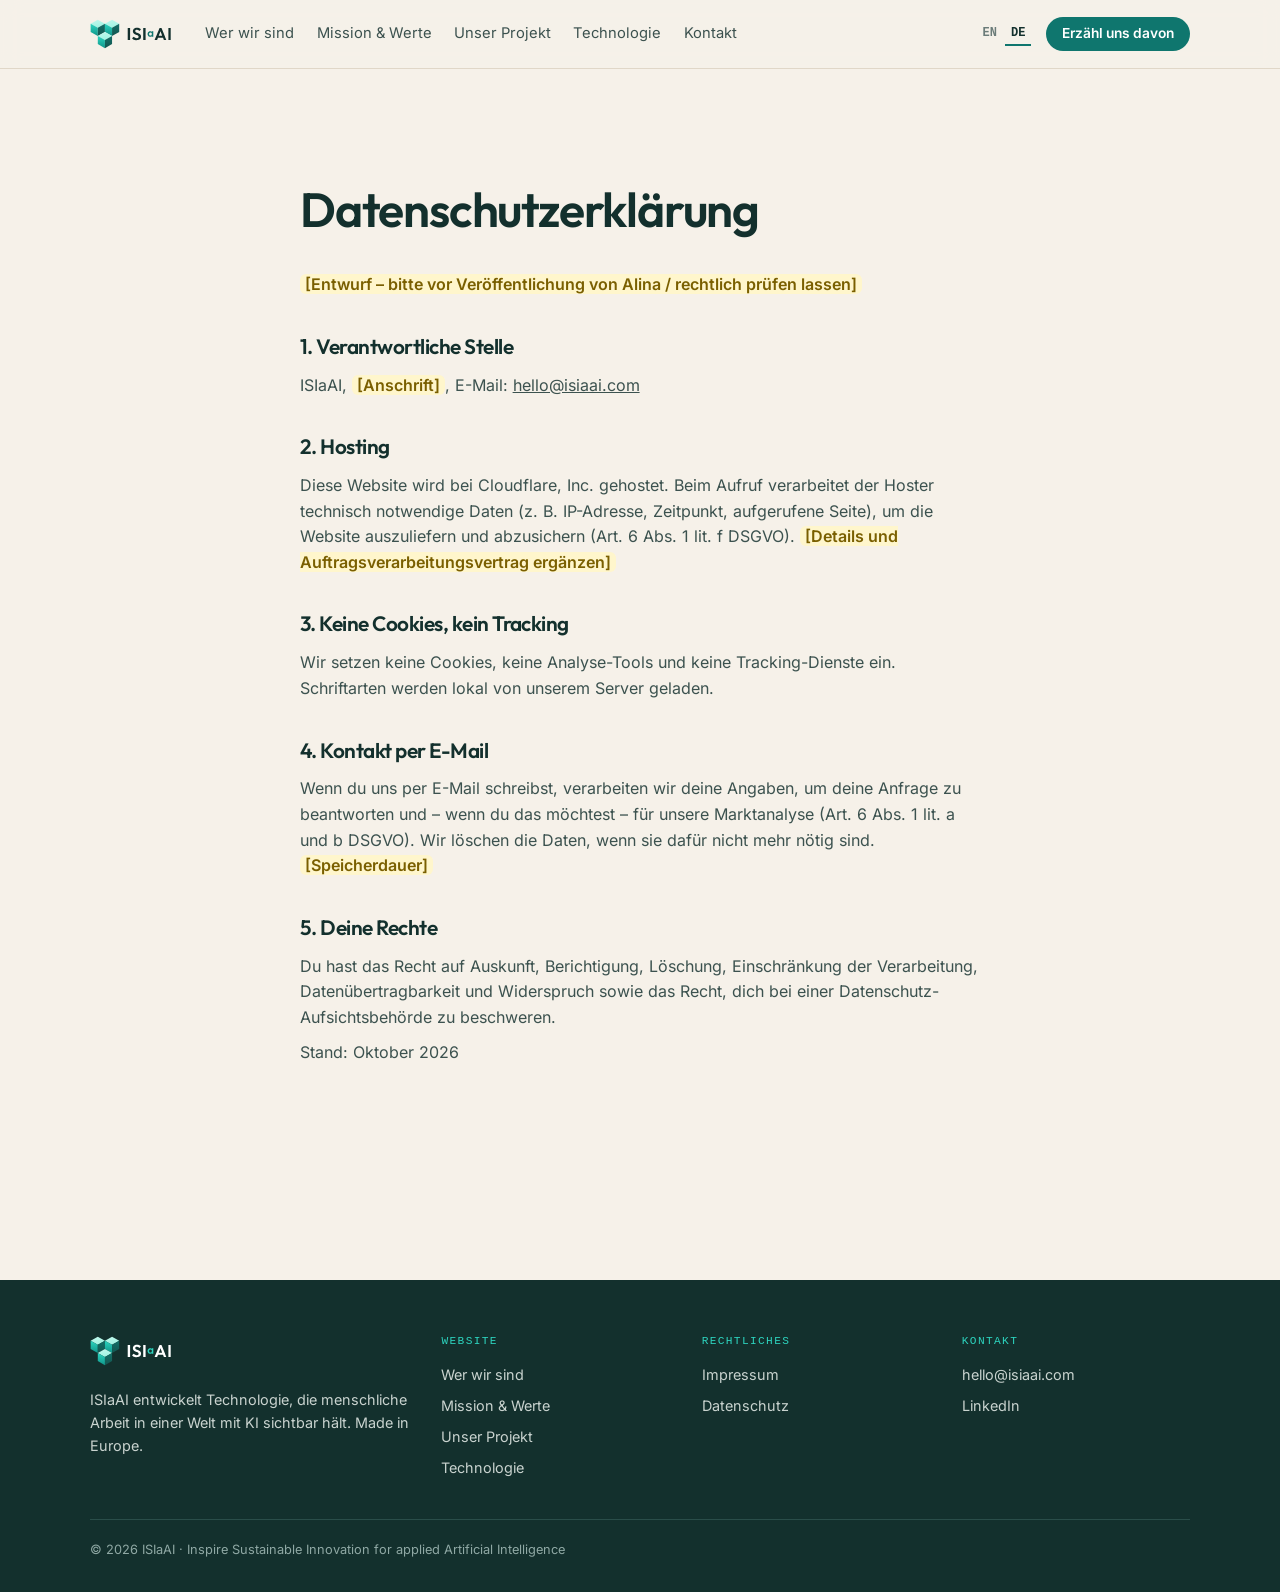
==== datenschutz/index.html @ 07f013b3 "Preview of isiaai.com landing page" ====
<!doctype html>
<html lang="de">
<head>
<meta charset="utf-8">
<meta name="robots" content="noindex, nofollow">
<meta name="viewport" content="width=device-width,initial-scale=1">
<title>Datenschutz – ISIaAI</title>
<meta name="robots" content="noindex"><meta name="description" content="ISIaAI ist ein junges Team, das Technologie entwickelt, die die eigene Arbeit von Menschen sichtbar hält, wenn sie mit KI arbeiten. Wir stehen am Anfang und suchen die Probleme, die es wert sind.">
<meta property="og:title" content="Datenschutz – ISIaAI">
<meta property="og:description" content="ISIaAI ist ein junges Team, das Technologie entwickelt, die die eigene Arbeit von Menschen sichtbar hält, wenn sie mit KI arbeiten. Wir stehen am Anfang und suchen die Probleme, die es wert sind.">
<meta property="og:type" content="website">
<meta property="og:url" content="https://isiaai.com/datenschutz/">
<link rel="canonical" href="https://isiaai.com/datenschutz/">
<link rel="alternate" hreflang="en" href="https://isiaai.com/">
<link rel="alternate" hreflang="de" href="https://isiaai.com/de/">
<link rel="icon" href="../assets/favicon.svg" type="image/svg+xml">
<link rel="preload" href="../assets/fonts/outfit-latin-600-normal.woff2" as="font" type="font/woff2" crossorigin>
<link rel="stylesheet" href="../assets/styles.css">
</head>
<body>
<header class="nav">
  <div class="wrap">
    <a class="logo" href="../de/" aria-label="ISIaAI – home"><img src="../assets/isiaai-logo.svg" alt="ISIaAI" height="30" style="height:30px;width:auto;display:block"></a>
    <nav class="links" id="links" aria-label="Main">
      <a href="../de/#about">Wer wir sind</a>
      <a href="../de/#mission">Mission & Werte</a>
      <a href="../de/#project">Unser Projekt</a>
      <a href="../de/#tech">Technologie</a>
      <a href="../de/#contact">Kontakt</a>
    </nav>
    <div class="nav-r">
      <div class="lang" aria-label="Language"><a href="../" hreflang="en" aria-current="false">EN</a><a href="../de/" hreflang="de" aria-current="true">DE</a></div>
      <a class="btn btn-teal" href="../de/#ask">Erzähl uns davon</a>
      <button class="menu-btn" type="button" id="menuBtn" aria-expanded="false" aria-controls="links">Menü</button>
    </div>
  </div>
</header><main class="sec"><div class="wrap legal">
<h1>Datenschutzerklärung</h1>
<p><span class="todo">[Entwurf – bitte vor Veröffentlichung von Alina / rechtlich prüfen lassen]</span></p>
<h2>1. Verantwortliche Stelle</h2><p>ISIaAI, <span class="todo">[Anschrift]</span>, E-Mail: <a href="mailto:hello@isiaai.com">hello@isiaai.com</a></p>
<h2>2. Hosting</h2><p>Diese Website wird bei Cloudflare, Inc. gehostet. Beim Aufruf verarbeitet der Hoster technisch notwendige Daten (z. B. IP-Adresse, Zeitpunkt, aufgerufene Seite), um die Website auszuliefern und abzusichern (Art. 6 Abs. 1 lit. f DSGVO). <span class="todo">[Details und Auftragsverarbeitungsvertrag ergänzen]</span></p>
<h2>3. Keine Cookies, kein Tracking</h2><p>Wir setzen keine Cookies, keine Analyse-Tools und keine Tracking-Dienste ein. Schriftarten werden lokal von unserem Server geladen.</p>
<h2>4. Kontakt per E-Mail</h2><p>Wenn du uns per E-Mail schreibst, verarbeiten wir deine Angaben, um deine Anfrage zu beantworten und – wenn du das möchtest – für unsere Marktanalyse (Art. 6 Abs. 1 lit. a und b DSGVO). Wir löschen die Daten, wenn sie dafür nicht mehr nötig sind. <span class="todo">[Speicherdauer]</span></p>
<h2>5. Deine Rechte</h2><p>Du hast das Recht auf Auskunft, Berichtigung, Löschung, Einschränkung der Verarbeitung, Datenübertragbarkeit und Widerspruch sowie das Recht, dich bei einer Datenschutz-Aufsichtsbehörde zu beschweren.</p>
<p>Stand: Oktober 2026</p>
</div></main>
<footer>
  <div class="wrap">
    <div class="f-grid">
      <div><img src="../assets/isiaai-logo-on-dark.svg" alt="ISIaAI" style="height:30px;width:auto;margin-bottom:1rem"><p>ISIaAI entwickelt Technologie, die menschliche Arbeit in einer Welt mit KI sichtbar hält. Made in Europe.</p></div>
      <div><h4>Website</h4><ul>
        <li><a href="../de/#about">Wer wir sind</a></li><li><a href="../de/#mission">Mission & Werte</a></li>
        <li><a href="../de/#project">Unser Projekt</a></li><li><a href="../de/#tech">Technologie</a></li></ul></div>
      <div><h4>Rechtliches</h4><ul>
        <li><a href="../impressum/">Impressum</a></li><li><a href="../datenschutz/">Datenschutz</a></li></ul></div>
      <div><h4>Kontakt</h4><ul>
        <li><a href="mailto:hello@isiaai.com">hello@isiaai.com</a></li>
        <li><a href="https://linkedin.com/company/isiai" target="_blank" rel="noopener">LinkedIn</a></li></ul></div>
    </div>
    <div class="f-bottom"><span>© 2026 ISIaAI · Inspire Sustainable Innovation for applied Artificial Intelligence</span></div>
  </div>
</footer>
<script>
const b=document.getElementById('menuBtn');
b.addEventListener('click',()=>{const o=document.body.classList.toggle('menu-open');b.setAttribute('aria-expanded',o);});
document.querySelectorAll('#links a').forEach(a=>a.addEventListener('click',()=>{document.body.classList.remove('menu-open');b.setAttribute('aria-expanded','false');}));
</script>
</body>
</html>
---- assets/styles.css ----
@font-face{font-family:"Inter";font-style:normal;font-weight:400;font-display:swap;src:url("fonts/inter-latin-400-normal.woff2") format("woff2")}
@font-face{font-family:"Inter";font-style:normal;font-weight:500;font-display:swap;src:url("fonts/inter-latin-500-normal.woff2") format("woff2")}
@font-face{font-family:"Inter";font-style:normal;font-weight:600;font-display:swap;src:url("fonts/inter-latin-600-normal.woff2") format("woff2")}
@font-face{font-family:"Outfit";font-style:normal;font-weight:500;font-display:swap;src:url("fonts/outfit-latin-500-normal.woff2") format("woff2")}
@font-face{font-family:"Outfit";font-style:normal;font-weight:600;font-display:swap;src:url("fonts/outfit-latin-600-normal.woff2") format("woff2")}

:root{
  --sand:#F6F1E9;--paper:#FFFDF9;--line:#E0D7C8;
  --ink:#13302D;--ink2:#3C524F;--muted:#6B7C79;--dline:#2A4D49;--dtext:#C9D3CF;
  --teal:#0F766E;--teal-d:#0B5F59;--lagoon:#2DD4BF;--mint:#E3F6F2;
  --yellow:#FFD60A;--ochre:#7A5F00;--amber:#F59E0B;
  --fd:"Outfit",ui-sans-serif,system-ui,sans-serif;
  --fu:"Inter",ui-sans-serif,system-ui,-apple-system,"Segoe UI",sans-serif;
  --fm:ui-monospace,Menlo,monospace;
  --wrap:1180px;--gut:clamp(16px,4vw,40px);
  color-scheme:light;
}
*{box-sizing:border-box}
html{background:var(--sand);scroll-behavior:smooth;scroll-padding-top:80px}
body{margin:0;background:var(--sand);color:var(--ink);font:16px/1.6 var(--fu);-webkit-font-smoothing:antialiased}
a{color:inherit}
:focus-visible{outline:2px solid var(--teal);outline-offset:3px;border-radius:4px}
.wrap{max-width:var(--wrap);margin:0 auto;padding-inline:var(--gut)}
h1,h2,h3{font-family:var(--fd);font-weight:600;letter-spacing:-.025em;margin:0;text-wrap:balance}
p{margin:0}
.eyebrow{font:500 .74rem/1 var(--fm);letter-spacing:.14em;text-transform:uppercase;color:var(--teal);margin:0 0 1rem}
.lead{font-size:1.12rem;color:var(--ink2);max-width:56ch}
.btn{display:inline-flex;align-items:center;gap:.55em;border-radius:99px;padding:.85em 1.4em;font:600 .95rem/1 var(--fu);text-decoration:none;border:1px solid transparent;cursor:pointer;transition:transform .15s,background .2s}
.btn:hover{transform:translateY(-1px)}
.btn-teal{background:var(--teal);color:#fff}.btn-teal:hover{background:var(--teal-d)}
.btn-line{border-color:var(--ink);color:var(--ink);background:transparent}.btn-line:hover{background:#fff}
.btn-yellow{background:var(--yellow);color:var(--ink)}
.btn-arrow::after{content:"→";font-weight:500}
.draft{display:inline-block;font:600 .64rem/1 var(--fm);letter-spacing:.1em;text-transform:uppercase;background:var(--yellow);color:var(--ink);padding:.45em .7em;border-radius:99px;vertical-align:middle}

/* nav */
.nav{position:sticky;top:0;z-index:50;background:color-mix(in srgb,var(--sand) 90%,transparent);backdrop-filter:blur(10px);border-bottom:1px solid var(--line)}
.nav .wrap{display:flex;align-items:center;gap:1.6rem;height:68px}
.logo svg{height:30px;width:auto;display:block}
.links{display:flex;gap:1.4rem;margin-left:.5rem}
.links a{text-decoration:none;font-size:.92rem;color:var(--ink2)}
.links a:hover{color:var(--teal)}
.nav-r{margin-left:auto;display:flex;align-items:center;gap:.9rem}
.lang{display:flex;gap:2px;font:600 .75rem/1 var(--fm)}
.lang button{background:none;border:0;color:var(--muted);font:inherit;padding:.45em .5em;cursor:pointer;border-bottom:2px solid transparent}
.lang button[aria-pressed="true"]{color:var(--ink);border-bottom-color:var(--teal)}
.menu-btn{display:none;background:none;border:1px solid var(--line);color:var(--ink);border-radius:8px;padding:.45em .7em;font:inherit;font-size:.85rem;cursor:pointer}
.nav .btn{padding:.65em 1.1em;font-size:.86rem}
@media (max-width:960px){
  .links{display:none}.menu-btn{display:block}.nav .btn{display:none}
  body.menu-open .links{display:flex;flex-direction:column;position:absolute;top:68px;left:0;right:0;background:var(--paper);padding:1rem var(--gut) 1.5rem;margin:0;gap:1rem;border-bottom:1px solid var(--line)}
}

/* hero */
.hero{padding-block:clamp(56px,9vw,120px) clamp(48px,7vw,96px);position:relative;overflow:hidden}
.hero-grid{display:grid;grid-template-columns:1.45fr 1fr;gap:clamp(28px,6vw,80px);align-items:end}
.hero h1{font-size:clamp(2.6rem,6.4vw,5.4rem);line-height:.98;letter-spacing:-.035em}
.hero h1 em{font-style:normal;color:var(--teal)}
.hero-side{display:flex;flex-direction:column;gap:1.5rem;min-width:0}
.ctas{display:flex;gap:.8rem;flex-wrap:wrap}
.cubes{position:absolute;right:-60px;top:-40px;width:420px;opacity:.10;pointer-events:none}
.facts{display:grid;grid-template-columns:repeat(4,1fr);gap:1px;background:var(--line);border:1px solid var(--line);border-radius:16px;overflow:hidden;margin-top:clamp(40px,6vw,72px)}
.facts div{background:var(--paper);padding:1.2rem 1.3rem}
.facts b{display:block;font:600 2rem/1 var(--fd);color:var(--teal);margin-bottom:.4rem}
.facts span{font-size:.88rem;color:var(--ink2)}
@media (max-width:860px){.hero-grid{grid-template-columns:1fr}.facts{grid-template-columns:repeat(2,1fr)}}

/* sections */
.sec{padding-block:clamp(64px,8vw,112px)}
.sec-head{display:grid;grid-template-columns:1fr 1fr;gap:clamp(20px,5vw,64px);align-items:end;margin-bottom:clamp(32px,5vw,56px)}
.sec-head h2{font-size:clamp(2rem,4.2vw,3.3rem);line-height:1.05}
@media (max-width:860px){.sec-head{grid-template-columns:1fr}}
.paper{background:var(--paper);border-top:1px solid var(--line);border-bottom:1px solid var(--line)}

/* who we are */
.quote{font:500 clamp(1.4rem,2.6vw,2rem)/1.3 var(--fd);letter-spacing:-.02em;max-width:30ch;border-left:4px solid var(--lagoon);padding-left:1.2rem}
.areas{display:grid;grid-template-columns:repeat(4,1fr);gap:16px;margin-top:2.5rem}
.area{background:var(--sand);border:1px solid var(--line);border-radius:16px;padding:1.3rem}
.area i{font:600 1.3rem/1 var(--fd);font-style:normal;display:grid;place-items:center;width:2.6rem;height:2.6rem;border-radius:12px;background:var(--ink);color:var(--lagoon);margin-bottom:.9rem}
.area h3{font-size:1.15rem;margin-bottom:.3rem}
.area p{font-size:.92rem;color:var(--ink2)}
@media (max-width:860px){.areas{grid-template-columns:repeat(2,1fr)}}

/* mission */
.mv-note{font:500 .7rem/1.4 var(--fm);letter-spacing:.06em;color:var(--muted);margin-bottom:1rem}
.mv{display:grid;grid-template-columns:1fr 1fr;gap:16px}
.mv article{background:#fff;border:1px solid var(--line);border-radius:20px;padding:clamp(1.4rem,3vw,2.2rem)}
.mv article .eyebrow{margin-bottom:.8rem}
.mv p{font:500 clamp(1.2rem,2vw,1.55rem)/1.35 var(--fd);letter-spacing:-.015em}
@media (max-width:760px){.mv{grid-template-columns:1fr}}
.values{display:grid;grid-template-columns:repeat(4,1fr);gap:16px;margin-top:16px}
.value{border-radius:20px;padding:1.4rem;background:var(--ink);color:#fff;min-height:190px;display:flex;flex-direction:column;gap:.5rem}
.value:nth-child(2){background:var(--teal)}.value:nth-child(3){background:#1B4743}.value:nth-child(4){background:var(--teal-d)}
.value small{font:500 .68rem/1 var(--fm);letter-spacing:.12em;color:var(--lagoon)}
.value h3{font-size:1.35rem}
.value p{color:var(--dtext);font-size:.94rem}
@media (max-width:860px){.values{grid-template-columns:repeat(2,1fr)}}
@media (max-width:520px){.values,.areas{grid-template-columns:1fr}}

/* project */
.steps{display:grid;grid-template-columns:repeat(3,1fr);gap:16px;list-style:none;margin:0;padding:0;counter-reset:st}
.steps li{background:#fff;border:1px solid var(--line);border-radius:20px;padding:1.5rem;display:flex;flex-direction:column;gap:.5rem}
.steps li::before{counter-increment:st;content:counter(st,decimal-leading-zero);font:500 .8rem/1 var(--fm);color:var(--teal);margin-bottom:.4rem}
.steps h3{font-size:1.3rem}
.steps p{color:var(--ink2)}
.status{display:flex;flex-wrap:wrap;gap:10px;margin-top:2rem}
.chip{display:inline-flex;align-items:center;gap:.5em;border:1px solid var(--line);background:var(--paper);border-radius:99px;padding:.5em 1em;font-size:.88rem;color:var(--ink2)}
.chip::before{content:"";width:.55em;height:.55em;border-radius:50%;background:var(--lagoon)}
.chip.next::before{background:var(--amber)}
@media (max-width:860px){.steps{grid-template-columns:1fr}}

/* technology */
.tech{background:var(--ink);color:#fff;position:relative;overflow:hidden}
.tech::before{content:"";position:absolute;inset:-20% -10% auto auto;width:60%;aspect-ratio:1;background:radial-gradient(closest-side,rgba(45,212,191,.12),transparent);pointer-events:none}
.tech .eyebrow{color:var(--lagoon)}
.tech .lead{color:var(--dtext)}
.mvps{display:grid;grid-template-columns:1fr 1fr;gap:16px;position:relative}
.mvp{border:1px solid var(--dline);border-radius:20px;padding:clamp(1.4rem,3vw,2rem);background:rgba(255,255,255,.02)}
.mvp .tag{display:inline-block;font:500 .66rem/1 var(--fm);letter-spacing:.1em;text-transform:uppercase;color:var(--ink);background:var(--lagoon);padding:.45em .7em;border-radius:99px;margin-bottom:1rem}
.mvp h3{font-size:1.6rem;margin-bottom:.5rem}
.mvp p{color:var(--dtext)}
.mvp ul{list-style:none;padding:0;margin:1.2rem 0 0;display:grid;gap:.6rem}
.mvp li{display:grid;grid-template-columns:auto 1fr;gap:.8rem;align-items:start;color:#fff;font-size:.95rem}
.mvp li b{font:500 .72rem/1.9 var(--fm);color:var(--lagoon);letter-spacing:.06em;text-transform:uppercase}
.mvp li span{color:var(--dtext)}
.coach{margin-top:1.2rem;border-radius:14px;background:#0D2421;border:1px solid var(--dline);padding:1rem;font-size:.9rem}
.coach .p{font-family:var(--fm);font-size:.8rem;color:#8FA8A4;margin-bottom:.6rem}
.coach .s{background:#FFFBEA;color:var(--ink);border-radius:10px;padding:.7rem .8rem;font-size:.86rem}
.coach .s b{display:block;font:600 .7rem/1 var(--fm);letter-spacing:.08em;color:var(--ochre);margin-bottom:.35rem;text-transform:uppercase}
.fp{margin-top:1.2rem;display:flex;align-items:center;gap:1rem;border-radius:14px;background:#0D2421;border:1px solid var(--dline);padding:1rem}
.fp svg{width:56px;height:56px;flex:none}
.fp code{font:500 .78rem/1.5 var(--fm);color:var(--lagoon);word-break:break-all}
.fp small{display:block;color:#8FA8A4;font-size:.78rem}
@media (max-width:860px){.mvps{grid-template-columns:1fr}}

/* product */
.product{margin-top:16px;border-radius:24px;background:#0D2421;border:1px solid var(--dline);padding:clamp(1.5rem,4vw,2.8rem);display:grid;grid-template-columns:auto 1fr;gap:clamp(20px,4vw,48px);align-items:center;position:relative}
.pmark{width:clamp(110px,14vw,160px);aspect-ratio:1;border-radius:28px;background:var(--ink);display:grid;place-items:center;border:1px solid var(--dline)}
.pmark svg{width:78%;height:78%}
.pname{font:600 clamp(2rem,4vw,3rem)/1 var(--fd);letter-spacing:-.03em}
.pname span{color:var(--yellow)}
.pby{font-size:.85rem;color:var(--dtext);margin:.3rem 0 1rem}
.pflow{display:grid;grid-template-columns:repeat(4,1fr);gap:10px;margin-top:1.4rem}
.pflow div{border-top:2px solid var(--yellow);padding-top:.6rem}
.pflow b{display:block;font:600 1rem/1.2 var(--fd)}
.pflow span{font-size:.85rem;color:var(--dtext)}
.product .tag{display:inline-block;font:500 .66rem/1 var(--fm);letter-spacing:.1em;text-transform:uppercase;color:var(--ink);background:var(--yellow);padding:.45em .7em;border-radius:99px;margin-bottom:1rem}
@media (max-width:760px){.product{grid-template-columns:1fr}.pflow{grid-template-columns:repeat(2,1fr)}}

/* contact */
.cta{background:var(--teal);color:#fff;border-radius:28px;padding:clamp(2rem,5vw,4rem);display:grid;grid-template-columns:1.3fr 1fr;gap:2rem;align-items:end}
.cta h2{font-size:clamp(2rem,4vw,3.2rem);line-height:1.05}
.cta p{color:#D5F1EC;margin-top:1rem;max-width:44ch}
.cta .ctas{justify-content:flex-end}
.cta .btn-line{border-color:#fff;color:#fff}.cta .btn-line:hover{background:rgba(255,255,255,.1)}
@media (max-width:760px){.cta{grid-template-columns:1fr}.cta .ctas{justify-content:flex-start}}

/* footer */
footer{background:var(--ink);color:var(--dtext);margin-top:clamp(64px,8vw,112px);padding-block:3.5rem 2rem;font-size:.9rem}
.f-grid{display:grid;grid-template-columns:1.4fr 1fr 1fr 1fr;gap:2rem}
footer svg{height:30px;width:auto;margin-bottom:1rem}
footer h4{font:500 .7rem/1 var(--fm);letter-spacing:.12em;text-transform:uppercase;color:var(--lagoon);margin:0 0 1rem}
footer ul{list-style:none;margin:0;padding:0;display:grid;gap:.5rem}
footer a{text-decoration:none}footer a:hover{color:#fff}
.f-bottom{border-top:1px solid var(--dline);margin-top:2.5rem;padding-top:1.2rem;display:flex;justify-content:space-between;gap:1rem;flex-wrap:wrap;font-size:.8rem;color:#8FA8A4}
@media (max-width:760px){.f-grid{grid-template-columns:1fr 1fr}}
@media (prefers-reduced-motion:reduce){*{scroll-behavior:auto!important;transition:none!important}}

/* added for live site */
.photo{margin-top:2.5rem;border-radius:24px;border:2px dashed var(--line);background:repeating-linear-gradient(135deg,var(--sand) 0 14px,#EFE8DC 14px 28px);aspect-ratio:21/8;display:grid;place-items:center;text-align:center;color:var(--muted);padding:1.5rem}
.photo img{width:100%;height:100%;object-fit:cover;border-radius:22px}
.photo b{display:block;font:600 1.2rem/1.3 var(--fd);color:var(--ink2);margin-bottom:.3rem}
.ask{margin-top:2.5rem;background:var(--ink);color:#fff;border-radius:24px;padding:clamp(1.5rem,4vw,2.6rem);display:grid;grid-template-columns:1.4fr 1fr;gap:2rem;align-items:center}
.ask h3{font-size:clamp(1.5rem,2.6vw,2.1rem);line-height:1.15;margin-bottom:.6rem}
.ask p{color:var(--dtext)}
.ask ul{margin:1rem 0 0;padding-left:1.1rem;color:var(--dtext);display:grid;gap:.3rem}
.ask .ctas{justify-content:flex-end}
@media (max-width:760px){.ask{grid-template-columns:1fr}.ask .ctas{justify-content:flex-start}.photo{aspect-ratio:4/3}}
.area i svg{width:24px;height:24px}
.legal{max-width:760px}.legal h1{font-size:clamp(2rem,4vw,3rem);margin-bottom:1.5rem}.legal h2{font-size:1.3rem;margin:2rem 0 .6rem}.legal p,.legal li{color:var(--ink2);margin-bottom:.6rem}
.todo{background:#FFF6CC;color:var(--ochre);border-radius:6px;padding:0 .3em;font-weight:600}
.lang a{color:var(--muted);text-decoration:none;padding:.45em .5em;border-bottom:2px solid transparent}
.lang a[aria-current="true"]{color:var(--ink);border-bottom-color:var(--teal)}
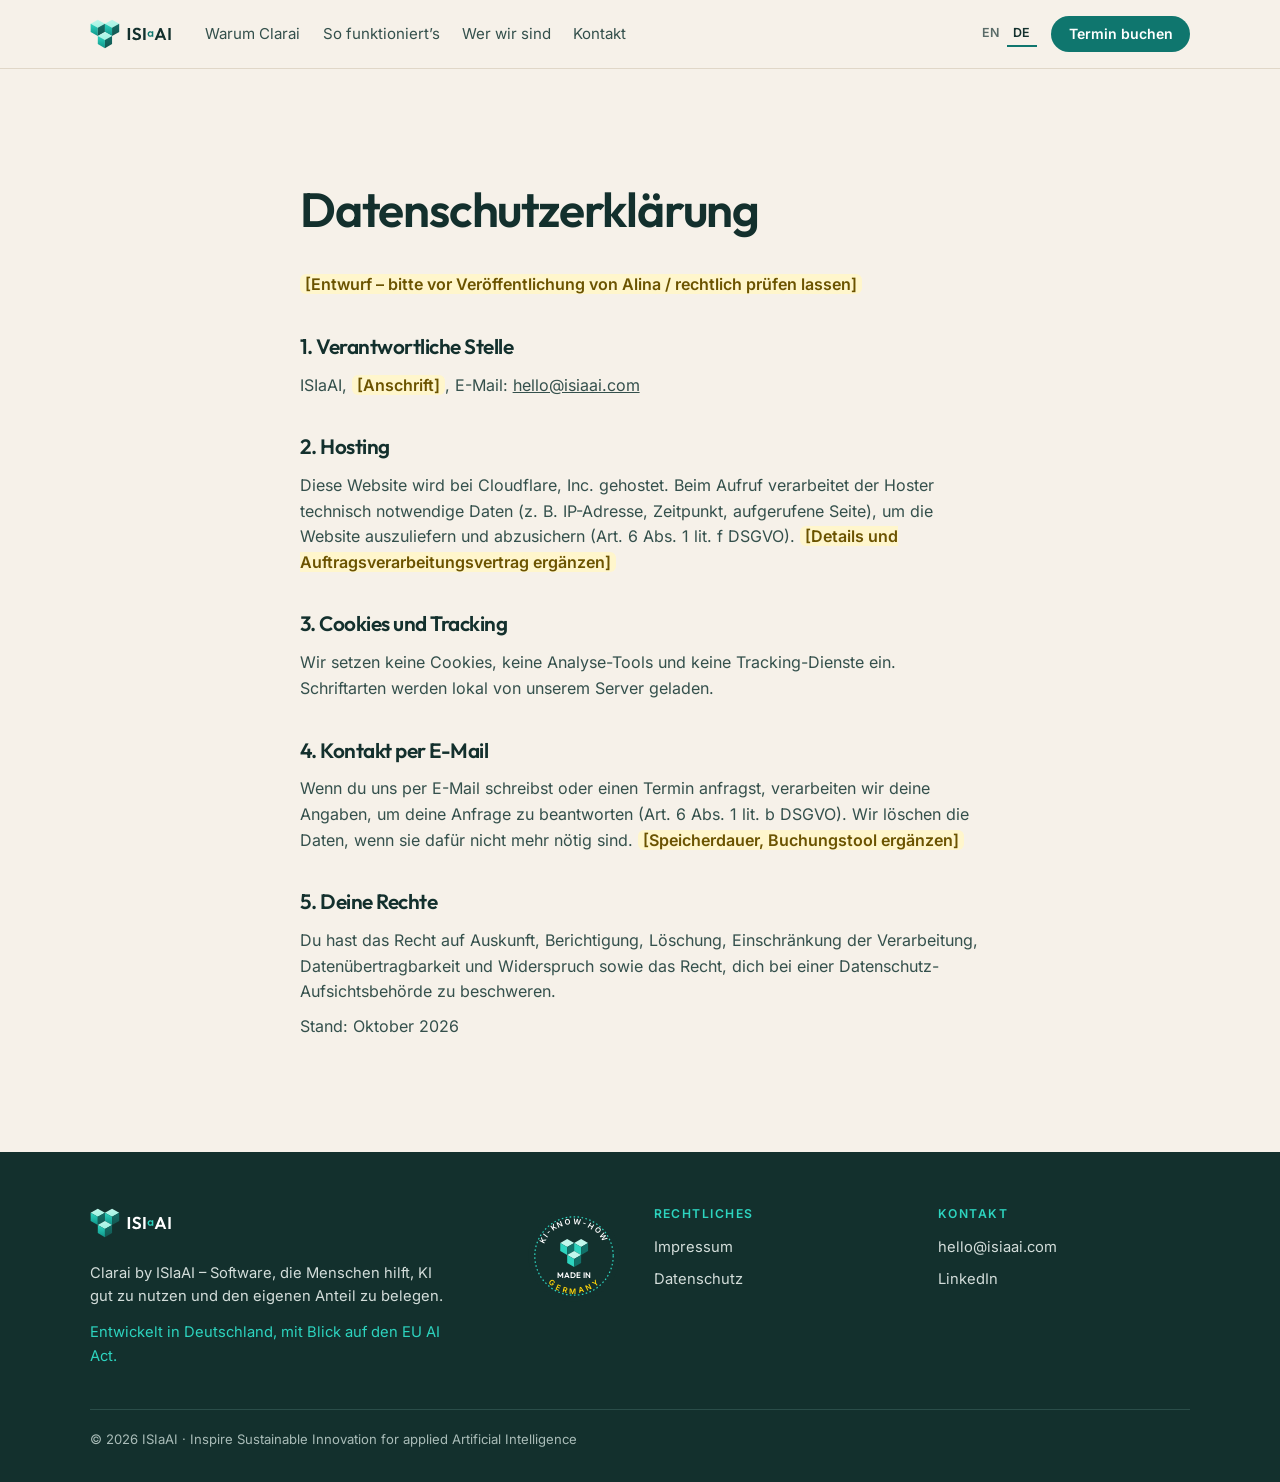
==== commit 2dfb7aca: "Preview v1.1 (Clarai, new structure)" ====
--- a/datenschutz/index.html
+++ b/datenschutz/index.html
@@ -4,10 +4,11 @@
 <meta charset="utf-8">
 <meta name="robots" content="noindex, nofollow">
 <meta name="viewport" content="width=device-width,initial-scale=1">
+<meta name="robots" content="noindex">
 <title>Datenschutz – ISIaAI</title>
-<meta name="robots" content="noindex"><meta name="description" content="ISIaAI ist ein junges Team, das Technologie entwickelt, die die eigene Arbeit von Menschen sichtbar hält, wenn sie mit KI arbeiten. Wir stehen am Anfang und suchen die Probleme, die es wert sind.">
+<meta name="description" content="Clarai ist eine Software, die dir hilft, KI gut zu nutzen und zu zeigen, was deine eigene Arbeit ist – entwickelt von einem Team in Deutschland.">
 <meta property="og:title" content="Datenschutz – ISIaAI">
-<meta property="og:description" content="ISIaAI ist ein junges Team, das Technologie entwickelt, die die eigene Arbeit von Menschen sichtbar hält, wenn sie mit KI arbeiten. Wir stehen am Anfang und suchen die Probleme, die es wert sind.">
+<meta property="og:description" content="Clarai ist eine Software, die dir hilft, KI gut zu nutzen und zu zeigen, was deine eigene Arbeit ist – entwickelt von einem Team in Deutschland.">
 <meta property="og:type" content="website">
 <meta property="og:url" content="https://isiaai.com/datenschutz/">
 <link rel="canonical" href="https://isiaai.com/datenschutz/">
@@ -18,44 +19,53 @@
 <link rel="stylesheet" href="../assets/styles.css">
 </head>
 <body>
+<a class="skip" href="#main">Zum Inhalt springen</a>
 <header class="nav">
   <div class="wrap">
-    <a class="logo" href="../de/" aria-label="ISIaAI – home"><img src="../assets/isiaai-logo.svg" alt="ISIaAI" height="30" style="height:30px;width:auto;display:block"></a>
+    <a class="logo" href="../de/" aria-label="ISIaAI – home"><img src="../assets/isiaai-logo.svg" alt="ISIaAI" width="82" height="30"></a>
     <nav class="links" id="links" aria-label="Main">
-      <a href="../de/#about">Wer wir sind</a>
-      <a href="../de/#mission">Mission & Werte</a>
-      <a href="../de/#project">Unser Projekt</a>
-      <a href="../de/#tech">Technologie</a>
+      <a href="../de/#problem">Warum Clarai</a>
+      <a href="../de/#how">So funktioniert’s</a>
+      <a href="../de/#who">Wer wir sind</a>
       <a href="../de/#contact">Kontakt</a>
     </nav>
     <div class="nav-r">
       <div class="lang" aria-label="Language"><a href="../" hreflang="en" aria-current="false">EN</a><a href="../de/" hreflang="de" aria-current="true">DE</a></div>
-      <a class="btn btn-teal" href="../de/#ask">Erzähl uns davon</a>
+      <a class="btn btn-teal" href="mailto:hello@isiaai.com?subject=Terminanfrage">Termin buchen</a>
       <button class="menu-btn" type="button" id="menuBtn" aria-expanded="false" aria-controls="links">Menü</button>
     </div>
   </div>
-</header><main class="sec"><div class="wrap legal">
+</header><main class="sec" id="main"><div class="wrap legal">
 <h1>Datenschutzerklärung</h1>
 <p><span class="todo">[Entwurf – bitte vor Veröffentlichung von Alina / rechtlich prüfen lassen]</span></p>
 <h2>1. Verantwortliche Stelle</h2><p>ISIaAI, <span class="todo">[Anschrift]</span>, E-Mail: <a href="mailto:hello@isiaai.com">hello@isiaai.com</a></p>
 <h2>2. Hosting</h2><p>Diese Website wird bei Cloudflare, Inc. gehostet. Beim Aufruf verarbeitet der Hoster technisch notwendige Daten (z. B. IP-Adresse, Zeitpunkt, aufgerufene Seite), um die Website auszuliefern und abzusichern (Art. 6 Abs. 1 lit. f DSGVO). <span class="todo">[Details und Auftragsverarbeitungsvertrag ergänzen]</span></p>
-<h2>3. Keine Cookies, kein Tracking</h2><p>Wir setzen keine Cookies, keine Analyse-Tools und keine Tracking-Dienste ein. Schriftarten werden lokal von unserem Server geladen.</p>
-<h2>4. Kontakt per E-Mail</h2><p>Wenn du uns per E-Mail schreibst, verarbeiten wir deine Angaben, um deine Anfrage zu beantworten und – wenn du das möchtest – für unsere Marktanalyse (Art. 6 Abs. 1 lit. a und b DSGVO). Wir löschen die Daten, wenn sie dafür nicht mehr nötig sind. <span class="todo">[Speicherdauer]</span></p>
+<h2>3. Cookies und Tracking</h2><p>Wir setzen keine Cookies, keine Analyse-Tools und keine Tracking-Dienste ein. Schriftarten werden lokal von unserem Server geladen.</p>
+<h2>4. Kontakt per E-Mail</h2><p>Wenn du uns per E-Mail schreibst oder einen Termin anfragst, verarbeiten wir deine Angaben, um deine Anfrage zu beantworten (Art. 6 Abs. 1 lit. b DSGVO). Wir löschen die Daten, wenn sie dafür nicht mehr nötig sind. <span class="todo">[Speicherdauer, Buchungstool ergänzen]</span></p>
 <h2>5. Deine Rechte</h2><p>Du hast das Recht auf Auskunft, Berichtigung, Löschung, Einschränkung der Verarbeitung, Datenübertragbarkeit und Widerspruch sowie das Recht, dich bei einer Datenschutz-Aufsichtsbehörde zu beschweren.</p>
 <p>Stand: Oktober 2026</p>
 </div></main>
 <footer>
   <div class="wrap">
     <div class="f-grid">
-      <div><img src="../assets/isiaai-logo-on-dark.svg" alt="ISIaAI" style="height:30px;width:auto;margin-bottom:1rem"><p>ISIaAI entwickelt Technologie, die menschliche Arbeit in einer Welt mit KI sichtbar hält. Made in Europe.</p></div>
-      <div><h4>Website</h4><ul>
-        <li><a href="../de/#about">Wer wir sind</a></li><li><a href="../de/#mission">Mission & Werte</a></li>
-        <li><a href="../de/#project">Unser Projekt</a></li><li><a href="../de/#tech">Technologie</a></li></ul></div>
+      <div class="f-brand">
+        <img src="../assets/isiaai-logo-on-dark.svg" alt="ISIaAI" width="82" height="30">
+        <p>Clarai by ISIaAI – Software, die Menschen hilft, KI gut zu nutzen und den eigenen Anteil zu belegen.</p>
+        <p class="f-aiact">Entwickelt in Deutschland, mit Blick auf den EU AI Act.</p>
+      </div>
+      <div><svg class="seal" viewBox="0 0 120 120" role="img" aria-label="KI-Know-how made in Germany">
+<circle cx="60" cy="60" r="57" fill="#13302D"/><circle cx="60" cy="60" r="49" fill="none" stroke="#2DD4BF" stroke-width="1.5" stroke-dasharray="2 3"/>
+<defs><path id="sealArcf" d="M60 60 m-40 0 a40 40 0 1 1 80 0"/><path id="sealArcBf" d="M60 60 m-40 0 a40 40 0 1 0 80 0"/></defs>
+<text font-family="Inter,sans-serif" font-size="9.5" font-weight="600" letter-spacing="1.7" fill="#FFFFFF"><textPath href="#sealArcf" startOffset="50%" text-anchor="middle">KI-KNOW-HOW</textPath></text>
+<text font-family="Inter,sans-serif" font-size="9.5" font-weight="600" letter-spacing="1.7" fill="#FFD60A"><textPath href="#sealArcBf" startOffset="50%" text-anchor="middle" dominant-baseline="hanging">GERMANY</textPath></text>
+<g transform="translate(42 38) scale(.1)"><path d="M95 8L182 58L95 108L8 58Z" fill="#C2F7EC"/><path d="M8 58L95 108L95 208L8 158Z" fill="#2DD4BF"/><path d="M95 108L182 58L182 158L95 208Z" fill="#127068"/><path d="M269 8L356 58L269 108L182 58Z" fill="#C2F7EC"/><path d="M182 58L269 108L269 208L182 158Z" fill="#2DD4BF"/><path d="M269 108L356 58L356 158L269 208Z" fill="#127068"/><path d="M182 158L269 208L182 258L95 208Z" fill="#C2F7EC"/><path d="M95 208L182 258L182 358L95 308Z" fill="#2DD4BF"/><path d="M182 258L269 208L269 308L182 358Z" fill="#127068"/></g>
+<text x="60" y="88" text-anchor="middle" font-family="Outfit,sans-serif" font-size="10" font-weight="600" fill="#FFFFFF">MADE IN</text>
+</svg></div>
       <div><h4>Rechtliches</h4><ul>
         <li><a href="../impressum/">Impressum</a></li><li><a href="../datenschutz/">Datenschutz</a></li></ul></div>
       <div><h4>Kontakt</h4><ul>
         <li><a href="mailto:hello@isiaai.com">hello@isiaai.com</a></li>
-        <li><a href="https://linkedin.com/company/isiai" target="_blank" rel="noopener">LinkedIn</a></li></ul></div>
+        <li><a href="https://www.linkedin.com/company/isiai" target="_blank" rel="noopener">LinkedIn</a></li></ul></div>
     </div>
     <div class="f-bottom"><span>© 2026 ISIaAI · Inspire Sustainable Innovation for applied Artificial Intelligence</span></div>
   </div>
--- a/assets/styles.css
+++ b/assets/styles.css
@@ -4,180 +4,164 @@
 @font-face{font-family:"Outfit";font-style:normal;font-weight:500;font-display:swap;src:url("fonts/outfit-latin-500-normal.woff2") format("woff2")}
 @font-face{font-family:"Outfit";font-style:normal;font-weight:600;font-display:swap;src:url("fonts/outfit-latin-600-normal.woff2") format("woff2")}
 
+/* ISIaAI Teal & Sand frame, Clarai yellow as product accent. One long page: hero+product → problem → how → who → contact. */
 :root{
   --sand:#F6F1E9;--paper:#FFFDF9;--line:#E0D7C8;
-  --ink:#13302D;--ink2:#3C524F;--muted:#6B7C79;--dline:#2A4D49;--dtext:#C9D3CF;
+  --ink:#13302D;--ink2:#34504C;--muted:#5A6B68;
+  --dark:#0F2826;--dline:#2A4D49;--dtext:#D3DDDA;--dmuted:#A9BCB8;
   --teal:#0F766E;--teal-d:#0B5F59;--lagoon:#2DD4BF;--mint:#E3F6F2;
-  --yellow:#FFD60A;--ochre:#7A5F00;--amber:#F59E0B;
+  --yellow:#FFD60A;--ochre:#6B5300;
   --fd:"Outfit",ui-sans-serif,system-ui,sans-serif;
   --fu:"Inter",ui-sans-serif,system-ui,-apple-system,"Segoe UI",sans-serif;
-  --fm:ui-monospace,Menlo,monospace;
+  --fm:ui-monospace,SFMono-Regular,Menlo,monospace;
   --wrap:1180px;--gut:clamp(16px,4vw,40px);
   color-scheme:light;
 }
 *{box-sizing:border-box}
-html{background:var(--sand);scroll-behavior:smooth;scroll-padding-top:80px}
+html{background:var(--sand);scroll-behavior:smooth;scroll-padding-top:84px}
 body{margin:0;background:var(--sand);color:var(--ink);font:16px/1.6 var(--fu);-webkit-font-smoothing:antialiased}
+img{max-width:100%;height:auto}
 a{color:inherit}
-:focus-visible{outline:2px solid var(--teal);outline-offset:3px;border-radius:4px}
+:focus-visible{outline:3px solid var(--teal);outline-offset:3px;border-radius:6px}
+.tech :focus-visible,footer :focus-visible,.cta :focus-visible{outline-color:var(--yellow)}
+.skip{position:absolute;left:-999px;top:8px;z-index:100;background:var(--ink);color:#fff;padding:.6em 1em;border-radius:8px}
+.skip:focus{left:16px}
 .wrap{max-width:var(--wrap);margin:0 auto;padding-inline:var(--gut)}
 h1,h2,h3{font-family:var(--fd);font-weight:600;letter-spacing:-.025em;margin:0;text-wrap:balance}
 p{margin:0}
-.eyebrow{font:500 .74rem/1 var(--fm);letter-spacing:.14em;text-transform:uppercase;color:var(--teal);margin:0 0 1rem}
-.lead{font-size:1.12rem;color:var(--ink2);max-width:56ch}
-.btn{display:inline-flex;align-items:center;gap:.55em;border-radius:99px;padding:.85em 1.4em;font:600 .95rem/1 var(--fu);text-decoration:none;border:1px solid transparent;cursor:pointer;transition:transform .15s,background .2s}
+.eyebrow{font:600 .76rem/1.3 var(--fu);letter-spacing:.12em;text-transform:uppercase;color:var(--teal);margin:0 0 1rem}
+.lead{font-size:1.14rem;color:var(--ink2);max-width:56ch}
+.h2{font-size:clamp(2rem,4.2vw,3.2rem);line-height:1.06;max-width:22ch;margin-bottom:clamp(28px,4vw,48px)}
+
+.btn{display:inline-flex;align-items:center;gap:.55em;border-radius:99px;padding:.85em 1.4em;font:600 .95rem/1 var(--fu);text-decoration:none;border:2px solid transparent;cursor:pointer;transition:transform .15s,background .2s}
 .btn:hover{transform:translateY(-1px)}
 .btn-teal{background:var(--teal);color:#fff}.btn-teal:hover{background:var(--teal-d)}
 .btn-line{border-color:var(--ink);color:var(--ink);background:transparent}.btn-line:hover{background:#fff}
-.btn-yellow{background:var(--yellow);color:var(--ink)}
+.btn-yellow{background:var(--yellow);color:var(--ink)}.btn-yellow:hover{background:#FFE14D}
 .btn-arrow::after{content:"→";font-weight:500}
-.draft{display:inline-block;font:600 .64rem/1 var(--fm);letter-spacing:.1em;text-transform:uppercase;background:var(--yellow);color:var(--ink);padding:.45em .7em;border-radius:99px;vertical-align:middle}
+.ctas{display:flex;gap:.8rem;flex-wrap:wrap}
 
 /* nav */
-.nav{position:sticky;top:0;z-index:50;background:color-mix(in srgb,var(--sand) 90%,transparent);backdrop-filter:blur(10px);border-bottom:1px solid var(--line)}
+.nav{position:sticky;top:0;z-index:50;background:color-mix(in srgb,var(--sand) 92%,transparent);backdrop-filter:blur(10px);border-bottom:1px solid var(--line)}
 .nav .wrap{display:flex;align-items:center;gap:1.6rem;height:68px}
-.logo svg{height:30px;width:auto;display:block}
+.logo img{height:30px;width:auto;display:block}
 .links{display:flex;gap:1.4rem;margin-left:.5rem}
-.links a{text-decoration:none;font-size:.92rem;color:var(--ink2)}
+.links a{text-decoration:none;font-size:.94rem;color:var(--ink2)}
 .links a:hover{color:var(--teal)}
 .nav-r{margin-left:auto;display:flex;align-items:center;gap:.9rem}
-.lang{display:flex;gap:2px;font:600 .75rem/1 var(--fm)}
-.lang button{background:none;border:0;color:var(--muted);font:inherit;padding:.45em .5em;cursor:pointer;border-bottom:2px solid transparent}
-.lang button[aria-pressed="true"]{color:var(--ink);border-bottom-color:var(--teal)}
-.menu-btn{display:none;background:none;border:1px solid var(--line);color:var(--ink);border-radius:8px;padding:.45em .7em;font:inherit;font-size:.85rem;cursor:pointer}
-.nav .btn{padding:.65em 1.1em;font-size:.86rem}
+.lang{display:flex;gap:2px;font:600 .78rem/1 var(--fu)}
+.lang a{color:var(--muted);text-decoration:none;padding:.45em .5em;border-bottom:2px solid transparent}
+.lang a[aria-current="true"]{color:var(--ink);border-bottom-color:var(--teal)}
+.menu-btn{display:none;background:none;border:1px solid var(--line);color:var(--ink);border-radius:8px;padding:.45em .7em;font:inherit;font-size:.88rem;cursor:pointer}
+.nav .btn{padding:.65em 1.1em;font-size:.88rem}
 @media (max-width:960px){
   .links{display:none}.menu-btn{display:block}.nav .btn{display:none}
   body.menu-open .links{display:flex;flex-direction:column;position:absolute;top:68px;left:0;right:0;background:var(--paper);padding:1rem var(--gut) 1.5rem;margin:0;gap:1rem;border-bottom:1px solid var(--line)}
 }
 
 /* hero */
-.hero{padding-block:clamp(56px,9vw,120px) clamp(48px,7vw,96px);position:relative;overflow:hidden}
-.hero-grid{display:grid;grid-template-columns:1.45fr 1fr;gap:clamp(28px,6vw,80px);align-items:end}
-.hero h1{font-size:clamp(2.6rem,6.4vw,5.4rem);line-height:.98;letter-spacing:-.035em}
+.hero{padding-block:clamp(48px,8vw,104px)}
+.hero-grid{display:grid;grid-template-columns:1.1fr 1fr;gap:clamp(32px,6vw,72px);align-items:center}
+.hero-copy{display:flex;flex-direction:column;gap:1.4rem;min-width:0}
+.hero-copy .eyebrow{margin:0}
+.hero h1{font-size:clamp(2.6rem,6vw,4.9rem);line-height:1;letter-spacing:-.035em}
 .hero h1 em{font-style:normal;color:var(--teal)}
-.hero-side{display:flex;flex-direction:column;gap:1.5rem;min-width:0}
-.ctas{display:flex;gap:.8rem;flex-wrap:wrap}
-.cubes{position:absolute;right:-60px;top:-40px;width:420px;opacity:.10;pointer-events:none}
-.facts{display:grid;grid-template-columns:repeat(4,1fr);gap:1px;background:var(--line);border:1px solid var(--line);border-radius:16px;overflow:hidden;margin-top:clamp(40px,6vw,72px)}
-.facts div{background:var(--paper);padding:1.2rem 1.3rem}
-.facts b{display:block;font:600 2rem/1 var(--fd);color:var(--teal);margin-bottom:.4rem}
-.facts span{font-size:.88rem;color:var(--ink2)}
-@media (max-width:860px){.hero-grid{grid-template-columns:1fr}.facts{grid-template-columns:repeat(2,1fr)}}
+.hero-seal .seal{width:92px;height:92px;display:block}
+@media (max-width:900px){.hero-grid{grid-template-columns:1fr}}
+
+/* product mock (illustration) */
+.mock{margin:0;border-radius:20px;background:var(--dark);border:1px solid var(--dline);box-shadow:0 30px 80px -30px rgba(19,48,45,.45);overflow:hidden;min-width:0}
+.mock-bar{display:flex;align-items:center;gap:6px;padding:.7rem 1rem;border-bottom:1px solid var(--dline)}
+.mock-bar i{width:10px;height:10px;border-radius:50%;background:var(--dline)}
+.mock-bar span{margin-left:.6rem;font:600 .8rem/1 var(--fu);color:var(--dtext)}
+.mock-body{padding:1.1rem;display:grid;gap:.9rem}
+.mock-head{display:flex;justify-content:space-between;align-items:center}
+.mock-head b{display:block;font:600 1.15rem/1.2 var(--fd);color:#fff}
+.mock-head small{color:var(--dmuted);font-size:.8rem}
+.mock-list{list-style:none;margin:0;padding:0;display:grid;gap:.5rem}
+.mock-list li{display:grid;grid-template-columns:auto 1fr auto;grid-template-areas:"tool time sealed" "prompt prompt prompt";gap:.3rem .6rem;background:#173A37;border-radius:12px;padding:.7rem .8rem}
+.mock-list .tool{grid-area:tool;font:600 .72rem/1.6 var(--fu);color:var(--dark);background:var(--lagoon);border-radius:99px;padding:0 .6em;justify-self:start}
+.mock-list .time{grid-area:time;font:500 .75rem/1.6 var(--fm);color:var(--dmuted)}
+.mock-list .sealed{grid-area:sealed;font:600 .72rem/1.6 var(--fu);color:var(--yellow)}
+.mock-list .sealed::before{content:"● "}
+.mock-list .prompt{grid-area:prompt;color:#fff;font-size:.9rem;line-height:1.4}
+.mock-tip{background:#FFFBEA;color:var(--ink);border-radius:12px;padding:.7rem .8rem;font-size:.86rem}
+.mock-tip b{display:block;font:600 .72rem/1.3 var(--fu);letter-spacing:.06em;text-transform:uppercase;color:var(--ochre);margin-bottom:.2rem}
+.mock-foot{display:flex;justify-content:flex-end}
+.mock-btn{background:var(--yellow);color:var(--ink);font:600 .82rem/1 var(--fu);border-radius:99px;padding:.6em 1em}
+.mock figcaption{font-size:.74rem;color:var(--dmuted);padding:0 1.1rem .9rem}
 
 /* sections */
 .sec{padding-block:clamp(64px,8vw,112px)}
+.paper{background:var(--paper);border-top:1px solid var(--line);border-bottom:1px solid var(--line)}
 .sec-head{display:grid;grid-template-columns:1fr 1fr;gap:clamp(20px,5vw,64px);align-items:end;margin-bottom:clamp(32px,5vw,56px)}
-.sec-head h2{font-size:clamp(2rem,4.2vw,3.3rem);line-height:1.05}
+.sec-head h2{font-size:clamp(2rem,4.2vw,3.2rem);line-height:1.06}
 @media (max-width:860px){.sec-head{grid-template-columns:1fr}}
-.paper{background:var(--paper);border-top:1px solid var(--line);border-bottom:1px solid var(--line)}
+
+/* problem */
+.problems{display:grid;grid-template-columns:1fr 1fr;gap:16px}
+.problem{background:var(--sand);border:1px solid var(--line);border-radius:20px;padding:clamp(1.4rem,3vw,2.2rem);display:flex;flex-direction:column;gap:.7rem}
+.pnum{width:2.2rem;height:2.2rem;border-radius:50%;display:grid;place-items:center;background:var(--ink);color:var(--lagoon);font:600 1rem/1 var(--fd)}
+.problem h3{font-size:1.5rem}
+.problem p{color:var(--ink2);font-size:1.05rem}
+@media (max-width:760px){.problems{grid-template-columns:1fr}}
+
+/* how it works */
+.tech{background:var(--ink);color:#fff}
+.tech .eyebrow{color:var(--lagoon)}
+.tech .lead{color:var(--dtext)}
+.mvps{display:grid;grid-template-columns:1fr 1fr;gap:16px}
+.mvp{border:1px solid var(--dline);border-radius:20px;padding:clamp(1.4rem,3vw,2.2rem);background:var(--dark);display:flex;flex-direction:column;gap:.6rem}
+.mvp .tag{align-self:flex-start;font:600 .74rem/1 var(--fu);color:var(--dark);background:var(--lagoon);padding:.5em .8em;border-radius:99px;margin-bottom:.4rem}
+.mvp-name{font:600 .82rem/1 var(--fu);letter-spacing:.1em;text-transform:uppercase;color:var(--yellow)}
+.mvp h3{font-size:1.7rem}
+.mvp p{color:var(--dtext)}
+.checks{list-style:none;padding:0;margin:.6rem 0 0;display:grid;gap:.5rem}
+.checks li{display:flex;gap:.6rem;align-items:center;color:#fff}
+.checks svg{width:20px;height:20px;flex:none;color:var(--lagoon)}
+.pilotbox{margin-top:16px;border-radius:20px;background:var(--teal);padding:clamp(1.4rem,3vw,2.2rem);display:flex;justify-content:space-between;align-items:center;gap:1.5rem;flex-wrap:wrap}
+.pilotbox h3{font-size:1.45rem;margin-bottom:.3rem}
+.pilotbox p{color:#E3F6F2}
+@media (max-width:860px){.mvps{grid-template-columns:1fr}}
 
 /* who we are */
-.quote{font:500 clamp(1.4rem,2.6vw,2rem)/1.3 var(--fd);letter-spacing:-.02em;max-width:30ch;border-left:4px solid var(--lagoon);padding-left:1.2rem}
-.areas{display:grid;grid-template-columns:repeat(4,1fr);gap:16px;margin-top:2.5rem}
-.area{background:var(--sand);border:1px solid var(--line);border-radius:16px;padding:1.3rem}
-.area i{font:600 1.3rem/1 var(--fd);font-style:normal;display:grid;place-items:center;width:2.6rem;height:2.6rem;border-radius:12px;background:var(--ink);color:var(--lagoon);margin-bottom:.9rem}
-.area h3{font-size:1.15rem;margin-bottom:.3rem}
-.area p{font-size:.92rem;color:var(--ink2)}
-@media (max-width:860px){.areas{grid-template-columns:repeat(2,1fr)}}
-
-/* mission */
-.mv-note{font:500 .7rem/1.4 var(--fm);letter-spacing:.06em;color:var(--muted);margin-bottom:1rem}
-.mv{display:grid;grid-template-columns:1fr 1fr;gap:16px}
-.mv article{background:#fff;border:1px solid var(--line);border-radius:20px;padding:clamp(1.4rem,3vw,2.2rem)}
-.mv article .eyebrow{margin-bottom:.8rem}
-.mv p{font:500 clamp(1.2rem,2vw,1.55rem)/1.35 var(--fd);letter-spacing:-.015em}
-@media (max-width:760px){.mv{grid-template-columns:1fr}}
-.values{display:grid;grid-template-columns:repeat(4,1fr);gap:16px;margin-top:16px}
-.value{border-radius:20px;padding:1.4rem;background:var(--ink);color:#fff;min-height:190px;display:flex;flex-direction:column;gap:.5rem}
-.value:nth-child(2){background:var(--teal)}.value:nth-child(3){background:#1B4743}.value:nth-child(4){background:var(--teal-d)}
-.value small{font:500 .68rem/1 var(--fm);letter-spacing:.12em;color:var(--lagoon)}
-.value h3{font-size:1.35rem}
-.value p{color:var(--dtext);font-size:.94rem}
-@media (max-width:860px){.values{grid-template-columns:repeat(2,1fr)}}
-@media (max-width:520px){.values,.areas{grid-template-columns:1fr}}
-
-/* project */
-.steps{display:grid;grid-template-columns:repeat(3,1fr);gap:16px;list-style:none;margin:0;padding:0;counter-reset:st}
-.steps li{background:#fff;border:1px solid var(--line);border-radius:20px;padding:1.5rem;display:flex;flex-direction:column;gap:.5rem}
-.steps li::before{counter-increment:st;content:counter(st,decimal-leading-zero);font:500 .8rem/1 var(--fm);color:var(--teal);margin-bottom:.4rem}
-.steps h3{font-size:1.3rem}
-.steps p{color:var(--ink2)}
-.status{display:flex;flex-wrap:wrap;gap:10px;margin-top:2rem}
-.chip{display:inline-flex;align-items:center;gap:.5em;border:1px solid var(--line);background:var(--paper);border-radius:99px;padding:.5em 1em;font-size:.88rem;color:var(--ink2)}
-.chip::before{content:"";width:.55em;height:.55em;border-radius:50%;background:var(--lagoon)}
-.chip.next::before{background:var(--amber)}
-@media (max-width:860px){.steps{grid-template-columns:1fr}}
-
-/* technology */
-.tech{background:var(--ink);color:#fff;position:relative;overflow:hidden}
-.tech::before{content:"";position:absolute;inset:-20% -10% auto auto;width:60%;aspect-ratio:1;background:radial-gradient(closest-side,rgba(45,212,191,.12),transparent);pointer-events:none}
-.tech .eyebrow{color:var(--lagoon)}
-.tech .lead{color:var(--dtext)}
-.mvps{display:grid;grid-template-columns:1fr 1fr;gap:16px;position:relative}
-.mvp{border:1px solid var(--dline);border-radius:20px;padding:clamp(1.4rem,3vw,2rem);background:rgba(255,255,255,.02)}
-.mvp .tag{display:inline-block;font:500 .66rem/1 var(--fm);letter-spacing:.1em;text-transform:uppercase;color:var(--ink);background:var(--lagoon);padding:.45em .7em;border-radius:99px;margin-bottom:1rem}
-.mvp h3{font-size:1.6rem;margin-bottom:.5rem}
-.mvp p{color:var(--dtext)}
-.mvp ul{list-style:none;padding:0;margin:1.2rem 0 0;display:grid;gap:.6rem}
-.mvp li{display:grid;grid-template-columns:auto 1fr;gap:.8rem;align-items:start;color:#fff;font-size:.95rem}
-.mvp li b{font:500 .72rem/1.9 var(--fm);color:var(--lagoon);letter-spacing:.06em;text-transform:uppercase}
-.mvp li span{color:var(--dtext)}
-.coach{margin-top:1.2rem;border-radius:14px;background:#0D2421;border:1px solid var(--dline);padding:1rem;font-size:.9rem}
-.coach .p{font-family:var(--fm);font-size:.8rem;color:#8FA8A4;margin-bottom:.6rem}
-.coach .s{background:#FFFBEA;color:var(--ink);border-radius:10px;padding:.7rem .8rem;font-size:.86rem}
-.coach .s b{display:block;font:600 .7rem/1 var(--fm);letter-spacing:.08em;color:var(--ochre);margin-bottom:.35rem;text-transform:uppercase}
-.fp{margin-top:1.2rem;display:flex;align-items:center;gap:1rem;border-radius:14px;background:#0D2421;border:1px solid var(--dline);padding:1rem}
-.fp svg{width:56px;height:56px;flex:none}
-.fp code{font:500 .78rem/1.5 var(--fm);color:var(--lagoon);word-break:break-all}
-.fp small{display:block;color:#8FA8A4;font-size:.78rem}
-@media (max-width:860px){.mvps{grid-template-columns:1fr}}
-
-/* product */
-.product{margin-top:16px;border-radius:24px;background:#0D2421;border:1px solid var(--dline);padding:clamp(1.5rem,4vw,2.8rem);display:grid;grid-template-columns:auto 1fr;gap:clamp(20px,4vw,48px);align-items:center;position:relative}
-.pmark{width:clamp(110px,14vw,160px);aspect-ratio:1;border-radius:28px;background:var(--ink);display:grid;place-items:center;border:1px solid var(--dline)}
-.pmark svg{width:78%;height:78%}
-.pname{font:600 clamp(2rem,4vw,3rem)/1 var(--fd);letter-spacing:-.03em}
-.pname span{color:var(--yellow)}
-.pby{font-size:.85rem;color:var(--dtext);margin:.3rem 0 1rem}
-.pflow{display:grid;grid-template-columns:repeat(4,1fr);gap:10px;margin-top:1.4rem}
-.pflow div{border-top:2px solid var(--yellow);padding-top:.6rem}
-.pflow b{display:block;font:600 1rem/1.2 var(--fd)}
-.pflow span{font-size:.85rem;color:var(--dtext)}
-.product .tag{display:inline-block;font:500 .66rem/1 var(--fm);letter-spacing:.1em;text-transform:uppercase;color:var(--ink);background:var(--yellow);padding:.45em .7em;border-radius:99px;margin-bottom:1rem}
-@media (max-width:760px){.product{grid-template-columns:1fr}.pflow{grid-template-columns:repeat(2,1fr)}}
+.photo{border-radius:24px;border:2px dashed var(--line);background:repeating-linear-gradient(135deg,var(--sand) 0 14px,#EFE8DC 14px 28px);aspect-ratio:21/8;display:grid;place-items:center;text-align:center;color:var(--muted);padding:1.5rem;overflow:hidden}
+.photo img{width:100%;height:100%;object-fit:cover}
+.photo:has(img){border:0;padding:0}
+.photo b{display:block;font:600 1.2rem/1.3 var(--fd);color:var(--ink2);margin-bottom:.3rem}
+.who-grid{display:grid;grid-template-columns:1.3fr 1fr;gap:clamp(24px,5vw,64px);margin-top:clamp(28px,4vw,48px);align-items:start}
+.who-text{display:grid;gap:1rem;font-size:1.1rem;color:var(--ink2)}
+.logoquote{margin:0;background:var(--sand);border:1px solid var(--line);border-radius:20px;padding:1.6rem;display:grid;gap:.8rem}
+.logoquote svg{width:64px;height:64px}
+.logoquote blockquote{margin:0;font:500 1.25rem/1.35 var(--fd);letter-spacing:-.01em}
+.logoquote figcaption{font-size:.92rem;color:var(--muted)}
+@media (max-width:860px){.who-grid{grid-template-columns:1fr}.photo{aspect-ratio:4/3}}
 
 /* contact */
-.cta{background:var(--teal);color:#fff;border-radius:28px;padding:clamp(2rem,5vw,4rem);display:grid;grid-template-columns:1.3fr 1fr;gap:2rem;align-items:end}
+.cta{background:var(--ink);color:#fff;border-radius:28px;padding:clamp(2rem,5vw,4rem);display:grid;grid-template-columns:1.3fr 1fr;gap:2rem;align-items:end}
+.cta .eyebrow{color:var(--lagoon)}
 .cta h2{font-size:clamp(2rem,4vw,3.2rem);line-height:1.05}
-.cta p{color:#D5F1EC;margin-top:1rem;max-width:44ch}
+.cta p{color:var(--dtext);margin-top:1rem;max-width:46ch}
+.cta .mailline a{color:#fff;font-weight:600}
 .cta .ctas{justify-content:flex-end}
 .cta .btn-line{border-color:#fff;color:#fff}.cta .btn-line:hover{background:rgba(255,255,255,.1)}
 @media (max-width:760px){.cta{grid-template-columns:1fr}.cta .ctas{justify-content:flex-start}}
 
 /* footer */
-footer{background:var(--ink);color:var(--dtext);margin-top:clamp(64px,8vw,112px);padding-block:3.5rem 2rem;font-size:.9rem}
-.f-grid{display:grid;grid-template-columns:1.4fr 1fr 1fr 1fr;gap:2rem}
-footer svg{height:30px;width:auto;margin-bottom:1rem}
-footer h4{font:500 .7rem/1 var(--fm);letter-spacing:.12em;text-transform:uppercase;color:var(--lagoon);margin:0 0 1rem}
+footer{background:var(--ink);color:var(--dtext);padding-block:3.5rem 2rem;font-size:.92rem}
+.f-grid{display:grid;grid-template-columns:1.6fr auto 1fr 1fr;gap:2rem;align-items:start}
+.f-brand img{height:30px;width:auto;margin-bottom:1rem}
+.f-brand p{max-width:40ch}
+.f-aiact{margin-top:.8rem;color:var(--lagoon)}
+footer .seal{width:96px;height:96px}
+footer h4{font:600 .76rem/1 var(--fu);letter-spacing:.12em;text-transform:uppercase;color:var(--lagoon);margin:0 0 1rem}
 footer ul{list-style:none;margin:0;padding:0;display:grid;gap:.5rem}
-footer a{text-decoration:none}footer a:hover{color:#fff}
-.f-bottom{border-top:1px solid var(--dline);margin-top:2.5rem;padding-top:1.2rem;display:flex;justify-content:space-between;gap:1rem;flex-wrap:wrap;font-size:.8rem;color:#8FA8A4}
+footer a{text-decoration:none}footer a:hover{color:#fff;text-decoration:underline}
+.f-bottom{border-top:1px solid var(--dline);margin-top:2.5rem;padding-top:1.2rem;font-size:.82rem;color:var(--dmuted)}
 @media (max-width:760px){.f-grid{grid-template-columns:1fr 1fr}}
+
+/* legal pages */
+.legal{max-width:760px}.legal h1{font-size:clamp(2rem,4vw,3rem);margin-bottom:1.5rem}.legal h2{font-size:1.3rem;margin:2rem 0 .6rem}.legal p{color:var(--ink2);margin-bottom:.6rem}
+.todo{background:#FFF6CC;color:var(--ochre);border-radius:6px;padding:0 .3em;font-weight:600}
+#main{scroll-margin-top:84px}
 @media (prefers-reduced-motion:reduce){*{scroll-behavior:auto!important;transition:none!important}}
-
-/* added for live site */
-.photo{margin-top:2.5rem;border-radius:24px;border:2px dashed var(--line);background:repeating-linear-gradient(135deg,var(--sand) 0 14px,#EFE8DC 14px 28px);aspect-ratio:21/8;display:grid;place-items:center;text-align:center;color:var(--muted);padding:1.5rem}
-.photo img{width:100%;height:100%;object-fit:cover;border-radius:22px}
-.photo b{display:block;font:600 1.2rem/1.3 var(--fd);color:var(--ink2);margin-bottom:.3rem}
-.ask{margin-top:2.5rem;background:var(--ink);color:#fff;border-radius:24px;padding:clamp(1.5rem,4vw,2.6rem);display:grid;grid-template-columns:1.4fr 1fr;gap:2rem;align-items:center}
-.ask h3{font-size:clamp(1.5rem,2.6vw,2.1rem);line-height:1.15;margin-bottom:.6rem}
-.ask p{color:var(--dtext)}
-.ask ul{margin:1rem 0 0;padding-left:1.1rem;color:var(--dtext);display:grid;gap:.3rem}
-.ask .ctas{justify-content:flex-end}
-@media (max-width:760px){.ask{grid-template-columns:1fr}.ask .ctas{justify-content:flex-start}.photo{aspect-ratio:4/3}}
-.area i svg{width:24px;height:24px}
-.legal{max-width:760px}.legal h1{font-size:clamp(2rem,4vw,3rem);margin-bottom:1.5rem}.legal h2{font-size:1.3rem;margin:2rem 0 .6rem}.legal p,.legal li{color:var(--ink2);margin-bottom:.6rem}
-.todo{background:#FFF6CC;color:var(--ochre);border-radius:6px;padding:0 .3em;font-weight:600}
-.lang a{color:var(--muted);text-decoration:none;padding:.45em .5em;border-bottom:2px solid transparent}
-.lang a[aria-current="true"]{color:var(--ink);border-bottom-color:var(--teal)}
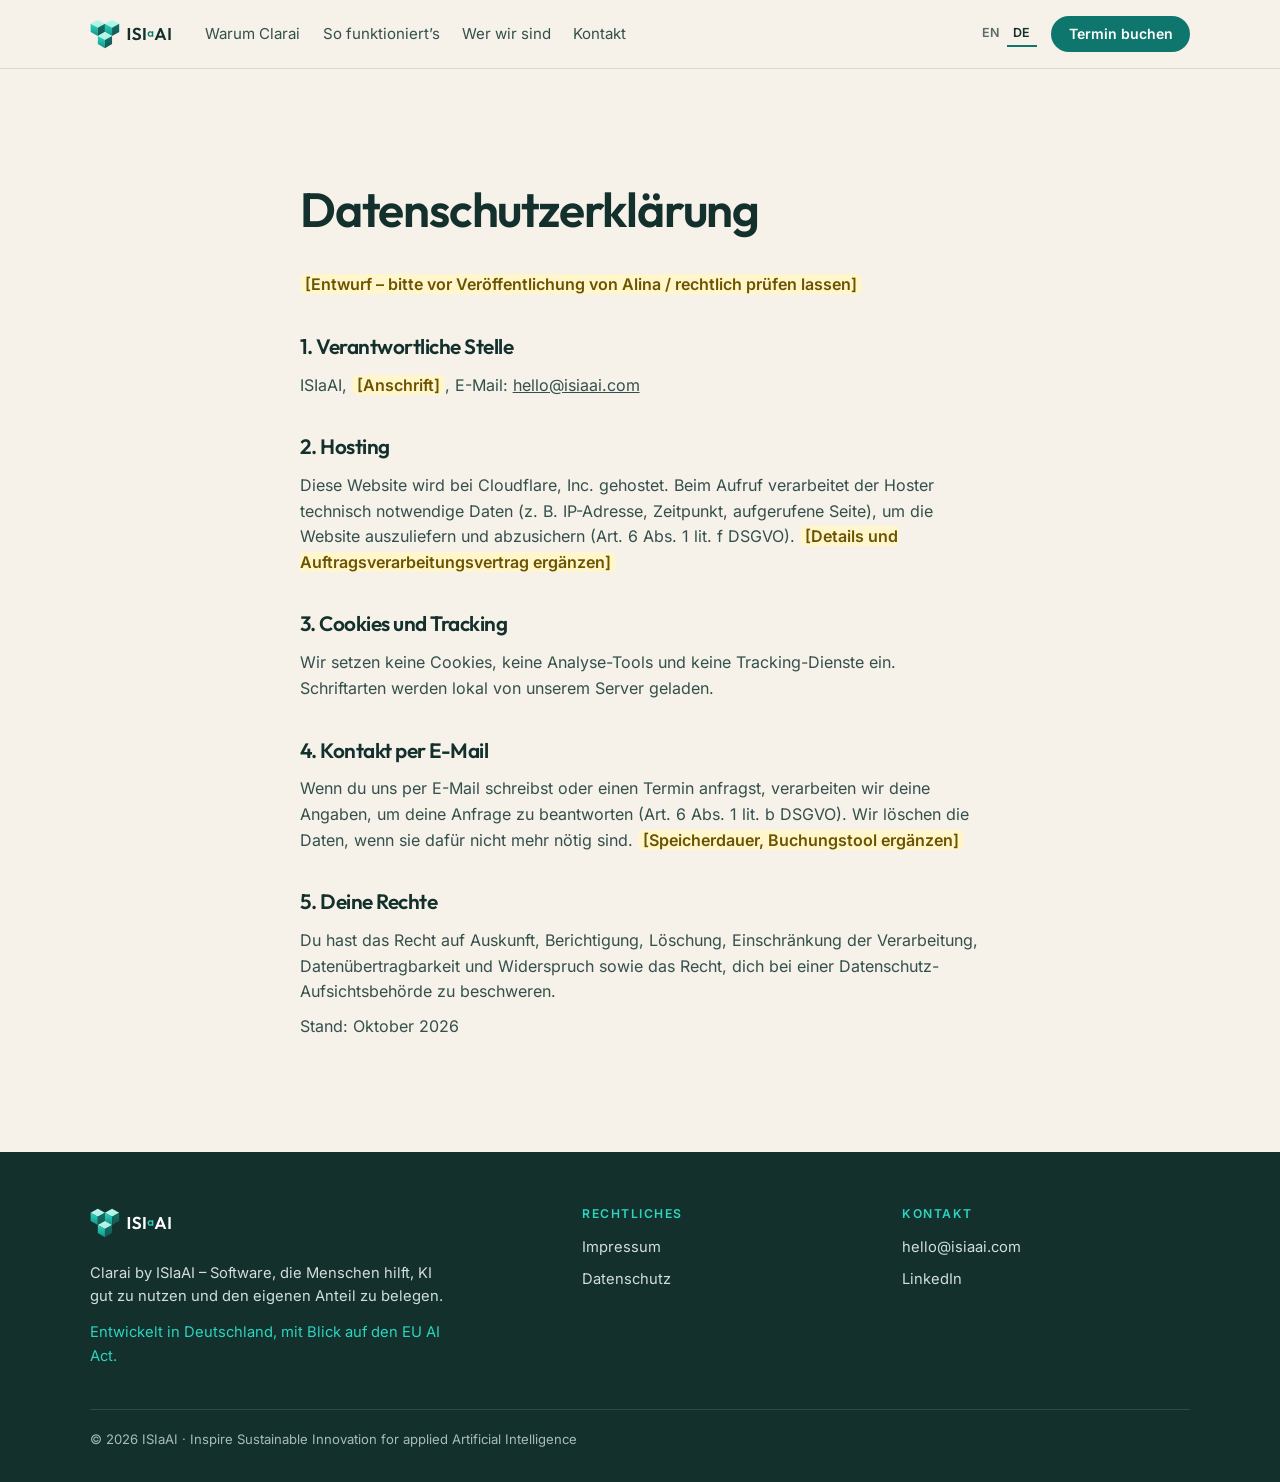
==== commit f63e9235: "Preview: remove badge" ====
--- a/datenschutz/index.html
+++ b/datenschutz/index.html
@@ -53,14 +53,6 @@
         <p>Clarai by ISIaAI – Software, die Menschen hilft, KI gut zu nutzen und den eigenen Anteil zu belegen.</p>
         <p class="f-aiact">Entwickelt in Deutschland, mit Blick auf den EU AI Act.</p>
       </div>
-      <div><svg class="seal" viewBox="0 0 120 120" role="img" aria-label="KI-Know-how made in Germany">
-<circle cx="60" cy="60" r="57" fill="#13302D"/><circle cx="60" cy="60" r="49" fill="none" stroke="#2DD4BF" stroke-width="1.5" stroke-dasharray="2 3"/>
-<defs><path id="sealArcf" d="M60 60 m-40 0 a40 40 0 1 1 80 0"/><path id="sealArcBf" d="M60 60 m-40 0 a40 40 0 1 0 80 0"/></defs>
-<text font-family="Inter,sans-serif" font-size="9.5" font-weight="600" letter-spacing="1.7" fill="#FFFFFF"><textPath href="#sealArcf" startOffset="50%" text-anchor="middle">KI-KNOW-HOW</textPath></text>
-<text font-family="Inter,sans-serif" font-size="9.5" font-weight="600" letter-spacing="1.7" fill="#FFD60A"><textPath href="#sealArcBf" startOffset="50%" text-anchor="middle" dominant-baseline="hanging">GERMANY</textPath></text>
-<g transform="translate(42 38) scale(.1)"><path d="M95 8L182 58L95 108L8 58Z" fill="#C2F7EC"/><path d="M8 58L95 108L95 208L8 158Z" fill="#2DD4BF"/><path d="M95 108L182 58L182 158L95 208Z" fill="#127068"/><path d="M269 8L356 58L269 108L182 58Z" fill="#C2F7EC"/><path d="M182 58L269 108L269 208L182 158Z" fill="#2DD4BF"/><path d="M269 108L356 58L356 158L269 208Z" fill="#127068"/><path d="M182 158L269 208L182 258L95 208Z" fill="#C2F7EC"/><path d="M95 208L182 258L182 358L95 308Z" fill="#2DD4BF"/><path d="M182 258L269 208L269 308L182 358Z" fill="#127068"/></g>
-<text x="60" y="88" text-anchor="middle" font-family="Outfit,sans-serif" font-size="10" font-weight="600" fill="#FFFFFF">MADE IN</text>
-</svg></div>
       <div><h4>Rechtliches</h4><ul>
         <li><a href="../impressum/">Impressum</a></li><li><a href="../datenschutz/">Datenschutz</a></li></ul></div>
       <div><h4>Kontakt</h4><ul>
--- a/assets/styles.css
+++ b/assets/styles.css
@@ -149,7 +149,7 @@
 
 /* footer */
 footer{background:var(--ink);color:var(--dtext);padding-block:3.5rem 2rem;font-size:.92rem}
-.f-grid{display:grid;grid-template-columns:1.6fr auto 1fr 1fr;gap:2rem;align-items:start}
+.f-grid{display:grid;grid-template-columns:1.6fr 1fr 1fr;gap:2rem;align-items:start}
 .f-brand img{height:30px;width:auto;margin-bottom:1rem}
 .f-brand p{max-width:40ch}
 .f-aiact{margin-top:.8rem;color:var(--lagoon)}
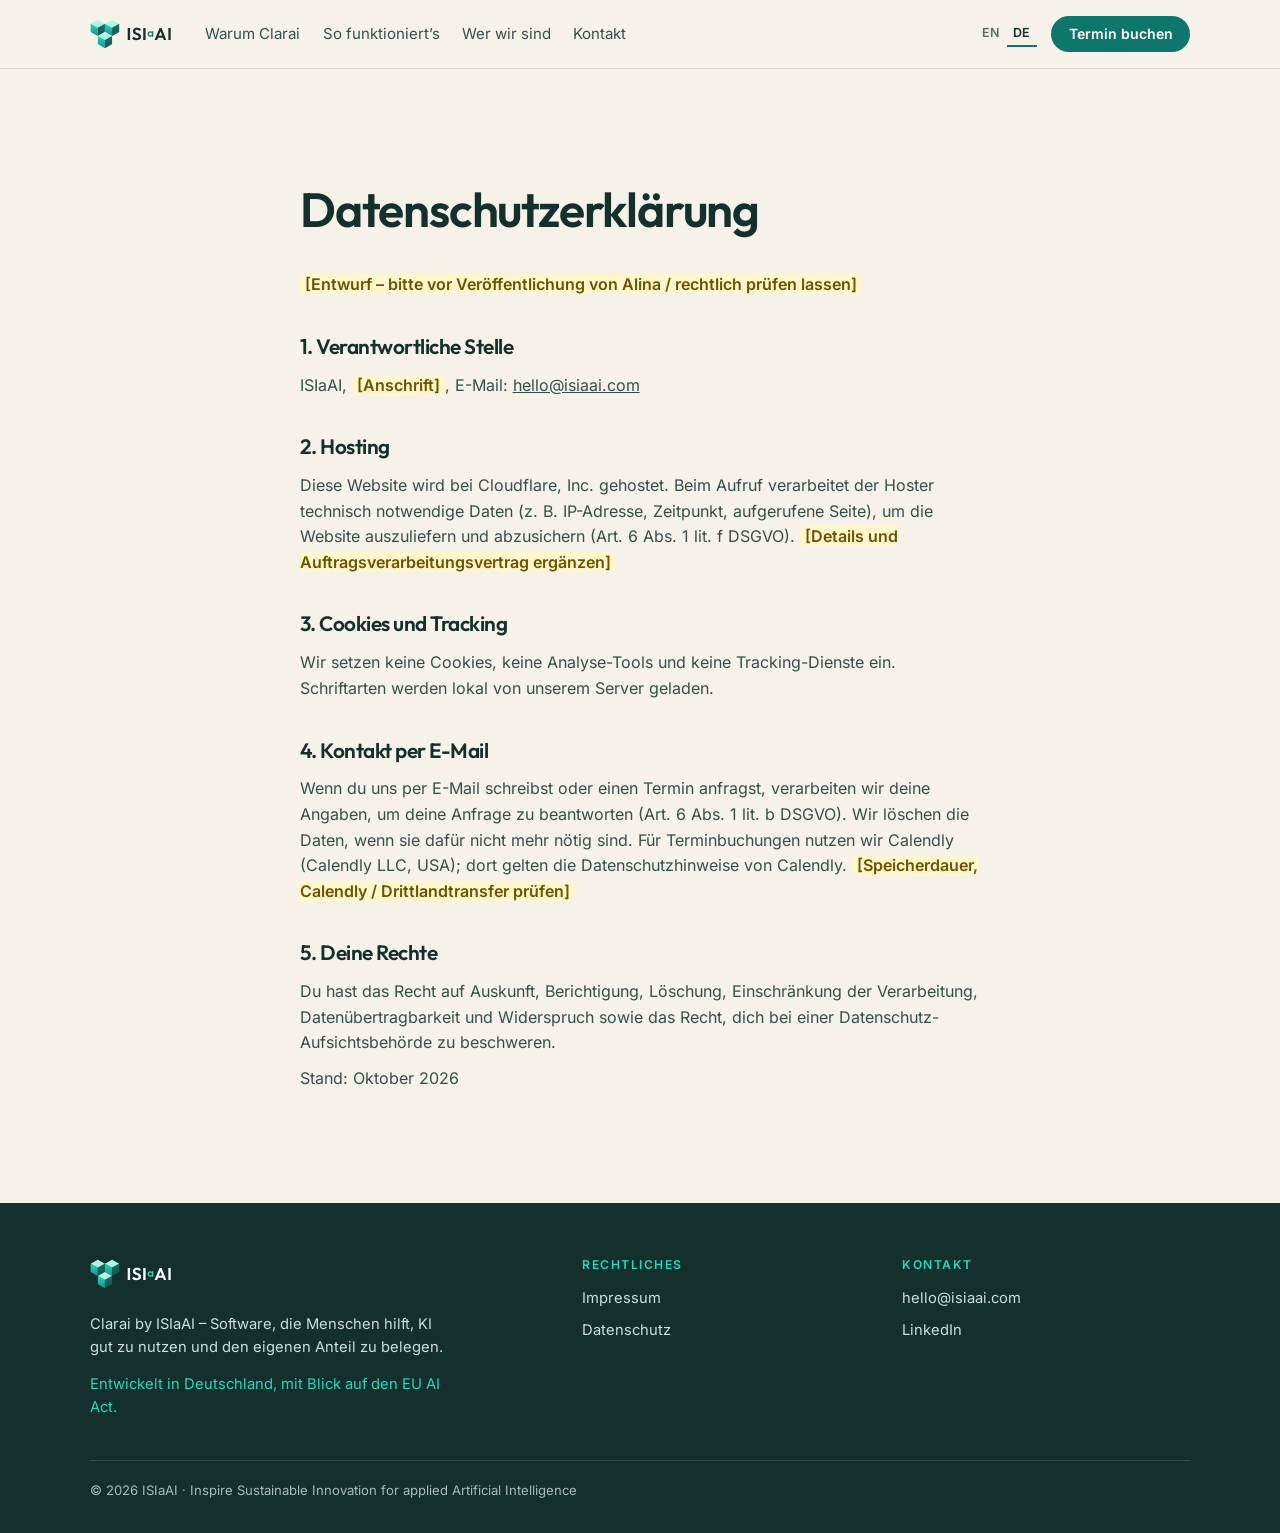
==== commit b8c00dc9: "Preview: Jule's changes 3 Nov" ====
--- a/datenschutz/index.html
+++ b/datenschutz/index.html
@@ -17,6 +17,7 @@
 <link rel="icon" href="../assets/favicon.svg" type="image/svg+xml">
 <link rel="preload" href="../assets/fonts/outfit-latin-600-normal.woff2" as="font" type="font/woff2" crossorigin>
 <link rel="stylesheet" href="../assets/styles.css">
+<script>if(!matchMedia('(prefers-reduced-motion: reduce)').matches){document.documentElement.classList.add('motion');addEventListener('load',()=>{if(!window.claraiMotion)document.documentElement.classList.remove('motion')})}</script>
 </head>
 <body>
 <a class="skip" href="#main">Zum Inhalt springen</a>
@@ -31,7 +32,7 @@
     </nav>
     <div class="nav-r">
       <div class="lang" aria-label="Language"><a href="../" hreflang="en" aria-current="false">EN</a><a href="../de/" hreflang="de" aria-current="true">DE</a></div>
-      <a class="btn btn-teal" href="mailto:hello@isiaai.com?subject=Terminanfrage">Termin buchen</a>
+      <a class="btn btn-teal" href="https://calendly.com/t-schmalz-isiaai" target="_blank" rel="noopener">Termin buchen</a>
       <button class="menu-btn" type="button" id="menuBtn" aria-expanded="false" aria-controls="links">Menü</button>
     </div>
   </div>
@@ -41,7 +42,7 @@
 <h2>1. Verantwortliche Stelle</h2><p>ISIaAI, <span class="todo">[Anschrift]</span>, E-Mail: <a href="mailto:hello@isiaai.com">hello@isiaai.com</a></p>
 <h2>2. Hosting</h2><p>Diese Website wird bei Cloudflare, Inc. gehostet. Beim Aufruf verarbeitet der Hoster technisch notwendige Daten (z. B. IP-Adresse, Zeitpunkt, aufgerufene Seite), um die Website auszuliefern und abzusichern (Art. 6 Abs. 1 lit. f DSGVO). <span class="todo">[Details und Auftragsverarbeitungsvertrag ergänzen]</span></p>
 <h2>3. Cookies und Tracking</h2><p>Wir setzen keine Cookies, keine Analyse-Tools und keine Tracking-Dienste ein. Schriftarten werden lokal von unserem Server geladen.</p>
-<h2>4. Kontakt per E-Mail</h2><p>Wenn du uns per E-Mail schreibst oder einen Termin anfragst, verarbeiten wir deine Angaben, um deine Anfrage zu beantworten (Art. 6 Abs. 1 lit. b DSGVO). Wir löschen die Daten, wenn sie dafür nicht mehr nötig sind. <span class="todo">[Speicherdauer, Buchungstool ergänzen]</span></p>
+<h2>4. Kontakt per E-Mail</h2><p>Wenn du uns per E-Mail schreibst oder einen Termin anfragst, verarbeiten wir deine Angaben, um deine Anfrage zu beantworten (Art. 6 Abs. 1 lit. b DSGVO). Wir löschen die Daten, wenn sie dafür nicht mehr nötig sind. Für Terminbuchungen nutzen wir Calendly (Calendly LLC, USA); dort gelten die Datenschutzhinweise von Calendly. <span class="todo">[Speicherdauer, Calendly / Drittlandtransfer prüfen]</span></p>
 <h2>5. Deine Rechte</h2><p>Du hast das Recht auf Auskunft, Berichtigung, Löschung, Einschränkung der Verarbeitung, Datenübertragbarkeit und Widerspruch sowie das Recht, dich bei einer Datenschutz-Aufsichtsbehörde zu beschweren.</p>
 <p>Stand: Oktober 2026</p>
 </div></main>
@@ -67,5 +68,6 @@
 b.addEventListener('click',()=>{const o=document.body.classList.toggle('menu-open');b.setAttribute('aria-expanded',o);});
 document.querySelectorAll('#links a').forEach(a=>a.addEventListener('click',()=>{document.body.classList.remove('menu-open');b.setAttribute('aria-expanded','false');}));
 </script>
+<script src="../assets/motion.js" defer></script>
 </body>
 </html>
--- a/assets/styles.css
+++ b/assets/styles.css
@@ -59,37 +59,47 @@
   body.menu-open .links{display:flex;flex-direction:column;position:absolute;top:68px;left:0;right:0;background:var(--paper);padding:1rem var(--gut) 1.5rem;margin:0;gap:1rem;border-bottom:1px solid var(--line)}
 }
 
-/* hero */
-.hero{padding-block:clamp(48px,8vw,104px)}
-.hero-grid{display:grid;grid-template-columns:1.1fr 1fr;gap:clamp(32px,6vw,72px);align-items:center}
-.hero-copy{display:flex;flex-direction:column;gap:1.4rem;min-width:0}
-.hero-copy .eyebrow{margin:0}
-.hero h1{font-size:clamp(2.6rem,6vw,4.9rem);line-height:1;letter-spacing:-.035em}
+/* hero – headline row, then the wide Clarai preview (layout from Šimon's redesign, PR #1) */
+.hero{padding-block:clamp(40px,6vw,72px) clamp(56px,7vw,88px)}
+.hero-grid{display:grid;gap:clamp(32px,4vw,48px)}
+.hero-copy{display:grid;grid-template-columns:minmax(0,1.45fr) minmax(0,1fr);gap:clamp(32px,5vw,64px);align-items:end}
+.hero-heading .eyebrow{margin-bottom:1.2rem}
+.eyebrow-case{text-transform:none;letter-spacing:.02em;font-size:.86rem}
+.hero h1{font-size:clamp(2.6rem,6.2vw,5.4rem);line-height:1.02;letter-spacing:-.035em}
 .hero h1 em{font-style:normal;color:var(--teal)}
-.hero-seal .seal{width:92px;height:92px;display:block}
-@media (max-width:900px){.hero-grid{grid-template-columns:1fr}}
-
-/* product mock (illustration) */
-.mock{margin:0;border-radius:20px;background:var(--dark);border:1px solid var(--dline);box-shadow:0 30px 80px -30px rgba(19,48,45,.45);overflow:hidden;min-width:0}
-.mock-bar{display:flex;align-items:center;gap:6px;padding:.7rem 1rem;border-bottom:1px solid var(--dline)}
-.mock-bar i{width:10px;height:10px;border-radius:50%;background:var(--dline)}
-.mock-bar span{margin-left:.6rem;font:600 .8rem/1 var(--fu);color:var(--dtext)}
-.mock-body{padding:1.1rem;display:grid;gap:.9rem}
-.mock-head{display:flex;justify-content:space-between;align-items:center}
-.mock-head b{display:block;font:600 1.15rem/1.2 var(--fd);color:#fff}
-.mock-head small{color:var(--dmuted);font-size:.8rem}
-.mock-list{list-style:none;margin:0;padding:0;display:grid;gap:.5rem}
-.mock-list li{display:grid;grid-template-columns:auto 1fr auto;grid-template-areas:"tool time sealed" "prompt prompt prompt";gap:.3rem .6rem;background:#173A37;border-radius:12px;padding:.7rem .8rem}
-.mock-list .tool{grid-area:tool;font:600 .72rem/1.6 var(--fu);color:var(--dark);background:var(--lagoon);border-radius:99px;padding:0 .6em;justify-self:start}
-.mock-list .time{grid-area:time;font:500 .75rem/1.6 var(--fm);color:var(--dmuted)}
-.mock-list .sealed{grid-area:sealed;font:600 .72rem/1.6 var(--fu);color:var(--yellow)}
-.mock-list .sealed::before{content:"● "}
-.mock-list .prompt{grid-area:prompt;color:#fff;font-size:.9rem;line-height:1.4}
-.mock-tip{background:#FFFBEA;color:var(--ink);border-radius:12px;padding:.7rem .8rem;font-size:.86rem}
-.mock-tip b{display:block;font:600 .72rem/1.3 var(--fu);letter-spacing:.06em;text-transform:uppercase;color:var(--ochre);margin-bottom:.2rem}
-.mock-foot{display:flex;justify-content:flex-end}
-.mock-btn{background:var(--yellow);color:var(--ink);font:600 .82rem/1 var(--fu);border-radius:99px;padding:.6em 1em}
-.mock figcaption{font-size:.74rem;color:var(--dmuted);padding:0 1.1rem .9rem}
+.hero-intro{display:grid;gap:1.4rem;min-width:0}
+.hero-intro .lead{max-width:40ch}
+@media (max-width:960px){.hero-copy{grid-template-columns:1fr;gap:1.6rem}}
+
+/* product preview (illustration) */
+.mock{margin:0;overflow:hidden;border:1px solid var(--line);border-radius:18px;background:var(--paper);box-shadow:0 24px 60px -30px rgba(19,48,45,.35);min-width:0}
+.mock-bar{padding:.7rem clamp(1.2rem,2.6vw,2rem);background:var(--ink);color:var(--paper)}
+.mock-bar>span{display:flex;align-items:center;gap:.7rem;font:600 .9rem/1 var(--fu)}
+.mock-bar img{width:22px;height:22px}
+.mock-body{padding:clamp(1.2rem,2.6vw,1.6rem) clamp(1.2rem,2.6vw,2rem) 1rem}
+.mock-head{display:flex;align-items:baseline;justify-content:space-between;gap:1rem;margin-bottom:1.2rem}
+.mock-head b{font:600 clamp(1.4rem,2.2vw,1.75rem)/1.2 var(--fd)}
+.mock-head small{color:var(--muted);font-size:.8rem}
+.mock-workspace{display:grid;grid-template-columns:minmax(0,1fr) 300px;gap:2rem}
+.mock-list{list-style:none;margin:0;padding:0}
+.mock-list li{display:grid;grid-template-columns:64px minmax(0,1fr) auto;grid-template-areas:"time tool sealed" "time prompt prompt";gap:.25rem 1rem;padding:1rem 0;border-top:1px solid var(--line)}
+.mock-list .time{grid-area:time;color:var(--muted);font:400 .78rem/1.6 var(--fm);font-variant-numeric:tabular-nums}
+.mock-list .tool{grid-area:tool;font:600 .78rem/1.6 var(--fu)}
+.mock-list .prompt{grid-area:prompt;max-width:56ch;font-size:.92rem;line-height:1.5;color:var(--ink2)}
+.mock-list .sealed{grid-area:sealed;display:flex;align-items:center;gap:.3rem;font:600 .78rem/1.6 var(--fu);color:var(--teal)}
+.mock-list .sealed svg{width:16px;height:16px;flex:none}
+.mock-tip{display:flex;flex-direction:column;align-items:flex-start;gap:1rem;padding:1.5rem;border-radius:12px;background:var(--ink);color:var(--paper)}
+.mock-tip b{color:var(--lagoon);font:600 .78rem/1.3 var(--fu);letter-spacing:.06em;text-transform:uppercase}
+.tip-text{font:500 clamp(1.25rem,2vw,1.5rem)/1.25 var(--fd)}
+.mock-foot{margin-top:auto;padding-top:.4rem}
+.mock-btn{display:inline-block;padding:.55em 1em;border-radius:99px;background:var(--yellow);color:var(--ink);font:600 .8rem/1.2 var(--fu)}
+.mock figcaption{padding:0 clamp(1.2rem,2.6vw,2rem) 1rem;color:var(--muted);font-size:.76rem}
+@media (max-width:860px){.mock-workspace{grid-template-columns:1fr;gap:1rem}}
+@media (max-width:560px){
+  .mock-head{display:grid;gap:.3rem}
+  .mock-list li{grid-template-columns:minmax(0,1fr) auto;grid-template-areas:"tool time" "prompt prompt" "sealed sealed";gap:.4rem}
+  .mock-list .time{text-align:right}
+}
 
 /* sections */
 .sec{padding-block:clamp(64px,8vw,112px)}
@@ -153,7 +163,6 @@
 .f-brand img{height:30px;width:auto;margin-bottom:1rem}
 .f-brand p{max-width:40ch}
 .f-aiact{margin-top:.8rem;color:var(--lagoon)}
-footer .seal{width:96px;height:96px}
 footer h4{font:600 .76rem/1 var(--fu);letter-spacing:.12em;text-transform:uppercase;color:var(--lagoon);margin:0 0 1rem}
 footer ul{list-style:none;margin:0;padding:0;display:grid;gap:.5rem}
 footer a{text-decoration:none}footer a:hover{color:#fff;text-decoration:underline}
@@ -165,3 +174,59 @@
 .todo{background:#FFF6CC;color:var(--ochre);border-radius:6px;padding:0 .3em;font-weight:600}
 #main{scroll-margin-top:84px}
 @media (prefers-reduced-motion:reduce){*{scroll-behavior:auto!important;transition:none!important}}
+
+/* motion – only with html.motion (set in <head>, skipped for prefers-reduced-motion); see assets/motion.js */
+.prompt,.tip-text{position:relative;display:block}
+.problem,.mvp{transition:transform .25s,box-shadow .25s,border-color .25s}
+.problem:hover{transform:translateY(-3px);box-shadow:0 18px 40px -24px rgba(19,48,45,.35)}
+.mvp:hover{transform:translateY(-3px);border-color:var(--teal)}
+.btn-arrow::after{display:inline-block;transition:translate .2s}
+.btn-arrow:hover::after{translate:3px 0}
+.mvp{position:relative}
+.mvp-ico{position:absolute;top:clamp(1.2rem,2.6vw,1.9rem);right:clamp(1.2rem,2.6vw,1.9rem)}
+.mvp-ico svg{width:52px;height:52px;display:block}
+
+@keyframes rise{from{opacity:0;translate:0 22px}to{opacity:1;translate:0 0}}
+
+
+
+.motion .reveal{opacity:0;translate:0 22px;transition:opacity .8s cubic-bezier(.2,.7,.2,1) var(--d,0s),translate .8s cubic-bezier(.2,.7,.2,1) var(--d,0s),transform .25s,box-shadow .25s,border-color .25s}
+.motion .reveal.in{opacity:1;translate:0 0}
+
+
+/* logo quote: the three cubes slide together – where they meet, the fourth appears */
+.motion .logoquote .cube{transition:translate 1s cubic-bezier(.2,.8,.2,1) .35s,opacity .6s .35s;opacity:0}
+.motion .logoquote .c1{translate:-60px -40px}
+.motion .logoquote .c2{translate:60px -40px}
+.motion .logoquote .c3{translate:0 70px}
+.motion .logoquote.in .cube{translate:0 0;opacity:1}
+
+/* hero entrance: copy rises, preview rises, entries appear one by one and get sealed (plays once) */
+@keyframes pop{0%{opacity:0;scale:.6}60%{opacity:1;scale:1.12}100%{opacity:1;scale:1}}
+.motion .hero-copy{animation:rise .7s cubic-bezier(.22,1,.36,1) both}
+.motion .mock{animation:rise .8s .15s cubic-bezier(.22,1,.36,1) both}
+.motion .mock-list li{animation:rise .6s cubic-bezier(.22,1,.36,1) both;animation-delay:calc(.55s + var(--i) * .35s)}
+.motion .mock-list .sealed{animation:pop .5s cubic-bezier(.3,1.6,.5,1) both;animation-delay:calc(.95s + var(--i) * .35s)}
+.motion .mock-tip{animation:rise .7s cubic-bezier(.22,1,.36,1) both;animation-delay:1.9s}
+
+/* jellyfish on the technology cards */
+.mvp{position:relative}
+.mvp-ico{position:absolute;top:clamp(1rem,2.4vw,1.6rem);right:clamp(1rem,2.4vw,1.6rem)}
+.mvp-ico .jelly{width:84px;height:84px;display:block}
+.mvp .tag,.mvp-name,.mvp h3{max-width:calc(100% - 96px)}
+.motion .mvp .jelly{opacity:0;translate:0 14px;transition:opacity .8s .2s,translate 1s .2s cubic-bezier(.22,1,.36,1)}
+.motion .mvp.in .jelly{opacity:1;translate:0 0}
+.mvp-lead{color:#fff!important;font-size:1.05rem}
+.steps-flow{list-style:none;margin:.4rem 0;padding:0;display:flex;flex-wrap:wrap;gap:.5rem;counter-reset:fl}
+.steps-flow li{counter-increment:fl;display:flex;align-items:center;gap:.45rem;font:500 .86rem/1.2 var(--fu);color:var(--dark);background:var(--lagoon);border-radius:99px;padding:.45em .8em .45em .45em}
+.steps-flow li::before{content:counter(fl);display:grid;place-items:center;width:1.4em;height:1.4em;border-radius:50%;background:var(--dark);color:var(--lagoon);font-size:.78rem}
+.steps-flow li:not(:last-child)::after{content:"→";margin-left:.2rem;color:var(--dark)}
+@media (max-width:560px){.mvp-ico .jelly{width:64px;height:64px}.mvp .tag,.mvp-name,.mvp h3{max-width:calc(100% - 72px)}}
+
+/* contact: seal + large booking button */
+.cta-side{display:flex;flex-direction:column;align-items:flex-end;gap:.9rem}
+.cta-side .seal{width:132px;height:132px;margin-bottom:.4rem}
+.btn-xl{font-size:1.1rem;padding:1.1em 1.8em}
+@media (max-width:760px){.cta-side{align-items:flex-start}.cta-side .seal{width:108px;height:108px}}
+@media (prefers-reduced-motion:reduce){.motion *{animation:none!important}}
+.mvp h3,.pilotbox h3{line-height:1.15}
